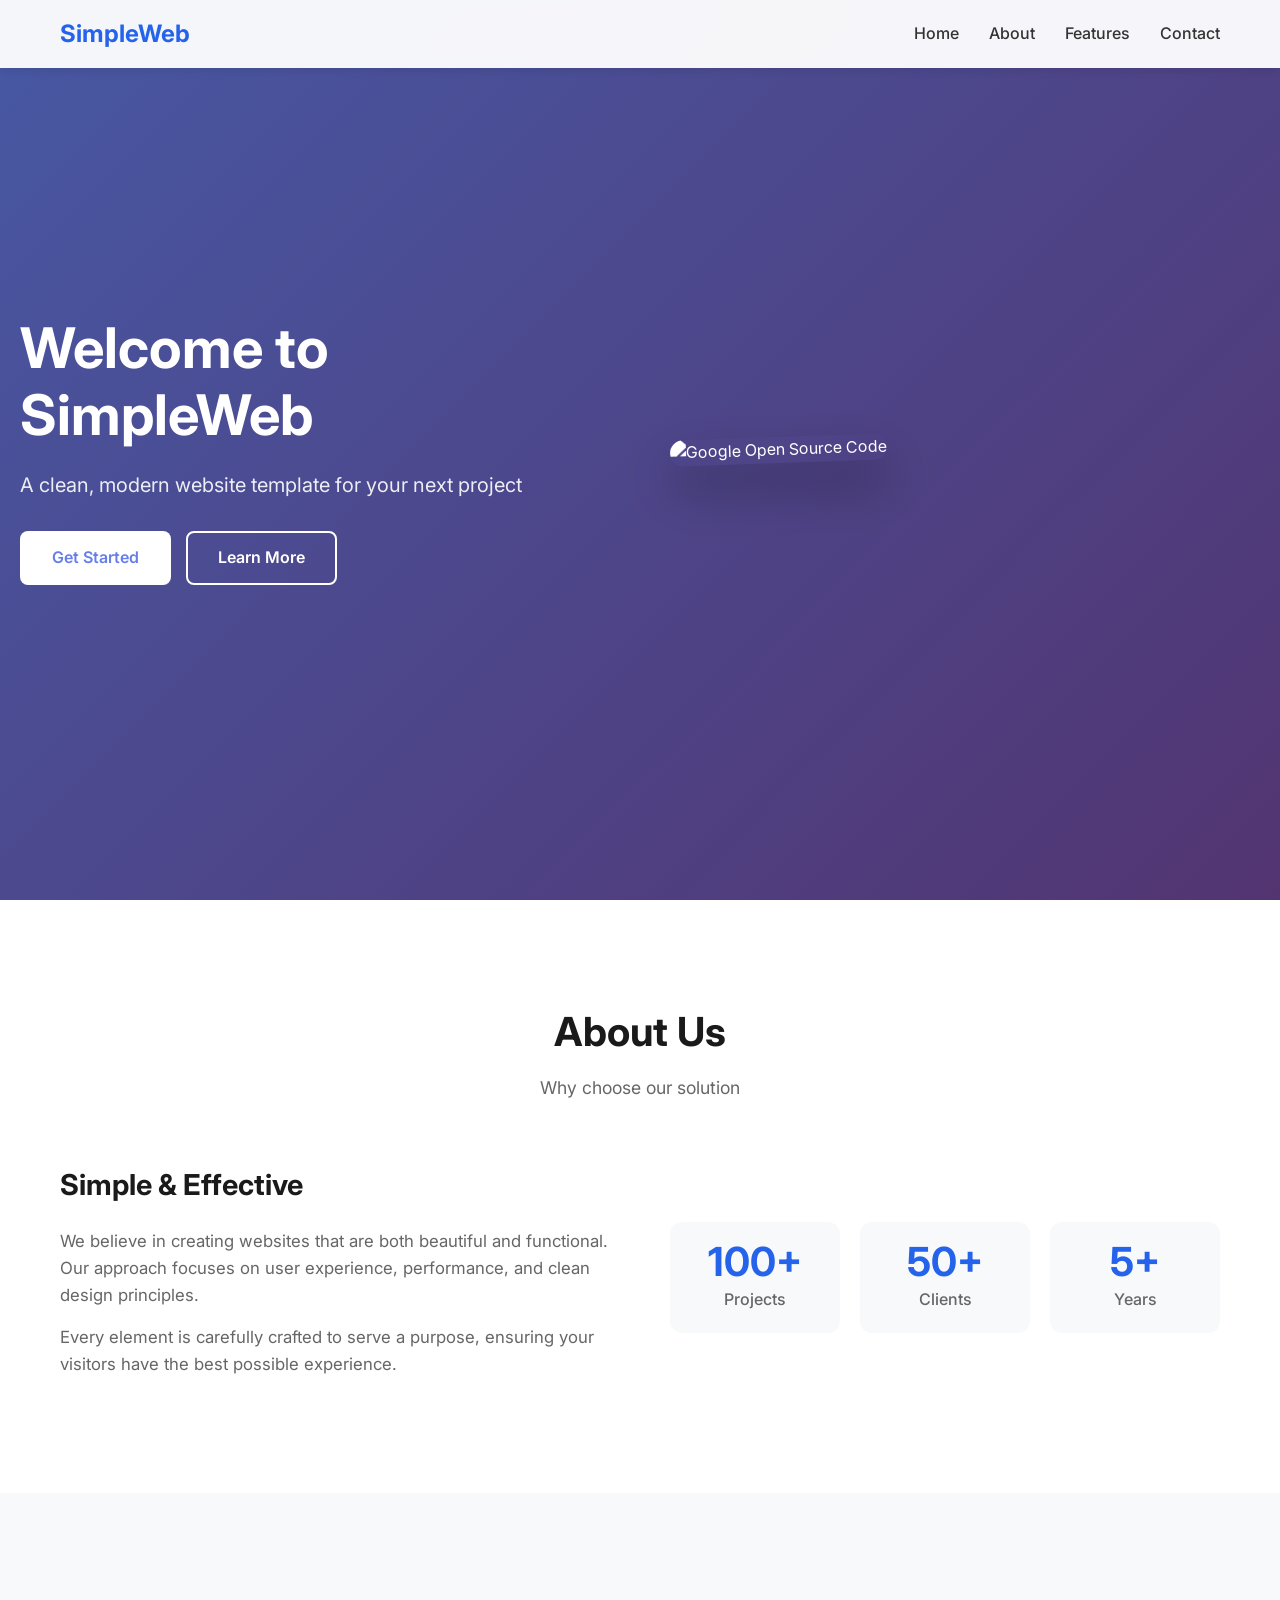
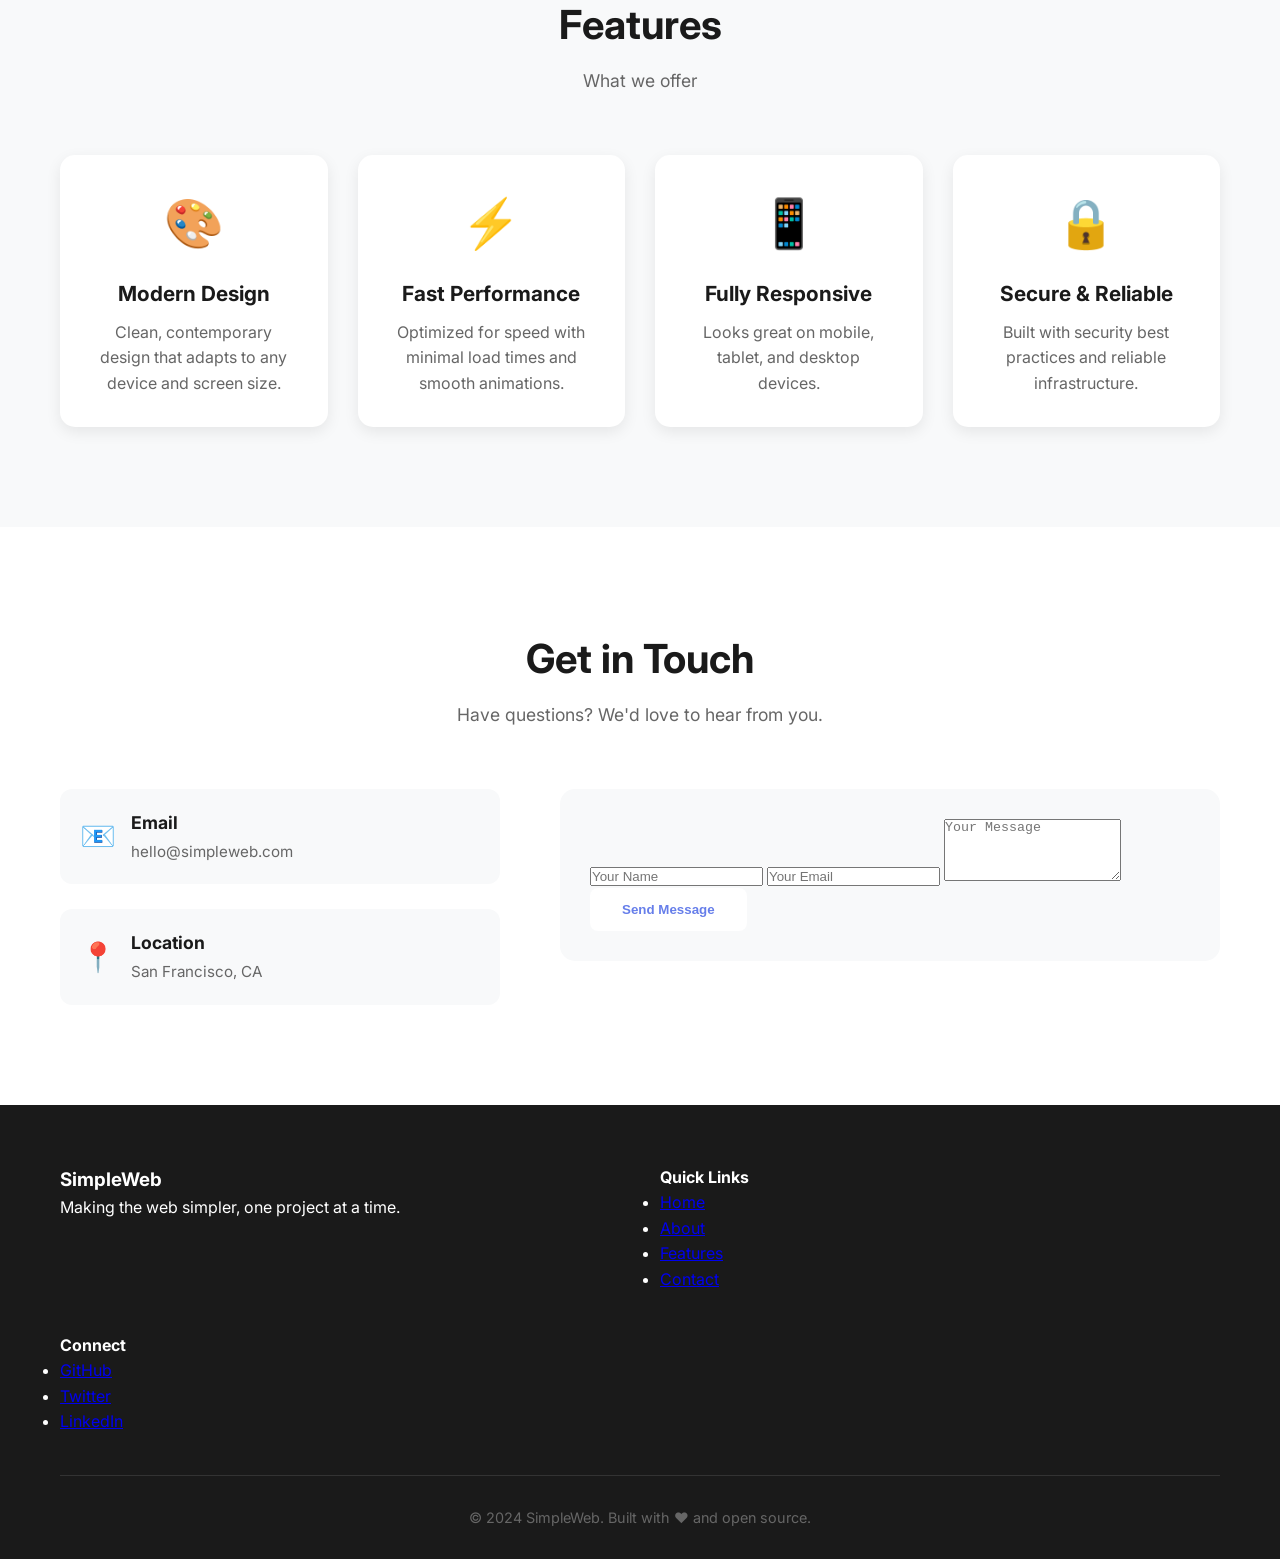
==== index.html @ be534c84 "refactor: replace placeholder images with Google open-source images Replace Unsplash placeholder ima" ====
<!DOCTYPE html>
<html lang="en">
<head>
    <meta charset="UTF-8">
    <meta name="viewport" content="width=device-width, initial-scale=1.0">
    <title>Simple Modern Website</title>
    <link rel="stylesheet" href="styles.css">
    <link href="https://fonts.googleapis.com/css2?family=Inter:wght@300;400;500;600;700&display=swap" rel="stylesheet">
</head>
<body>
    <!-- Navigation -->
    <nav class="navbar">
        <div class="nav-container">
            <div class="nav-logo">SimpleWeb</div>
            <ul class="nav-links">
                <li><a href="#home">Home</a></li>
                <li><a href="#about">About</a></li>
                <li><a href="#features">Features</a></li>
                <li><a href="#contact">Contact</a></li>
            </ul>
            <div class="mobile-menu" id="mobileMenu">
                <span></span>
                <span></span>
                <span></span>
            </div>
        </div>
    </nav>

    <!-- Hero Section -->
    <section id="home" class="hero">
        <div class="hero-content">
            <h1>Welcome to SimpleWeb</h1>
            <p>A clean, modern website template for your next project</p>
            <div class="hero-buttons">
                <a href="#features" class="btn-primary">Get Started</a>
                <a href="#about" class="btn-secondary">Learn More</a>
            </div>
        </div>
        <div class="hero-image">
            <img src="https://raw.githubusercontent.com/google/material-design-icons/master/png/action/code_black_48dp.png" alt="Google Open Source Code" style="filter: grayscale(100%) brightness(200%);">
        </div>
    </section>

    <!-- About Section -->
    <section id="about" class="about">
        <div class="container">
            <div class="section-header">
                <h2>About Us</h2>
                <p>Why choose our solution</p>
            </div>
            <div class="about-content">
                <div class="about-text">
                    <h3>Simple & Effective</h3>
                    <p>We believe in creating websites that are both beautiful and functional. Our approach focuses on user experience, performance, and clean design principles.</p>
                    <p>Every element is carefully crafted to serve a purpose, ensuring your visitors have the best possible experience.</p>
                </div>
                <div class="about-stats">
                    <div class="stat">
                        <div class="stat-number">100+</div>
                        <div class="stat-label">Projects</div>
                    </div>
                    <div class="stat">
                        <div class="stat-number">50+</div>
                        <div class="stat-label">Clients</div>
                    </div>
                    <div class="stat">
                        <div class="stat-number">5+</div>
                        <div class="stat-label">Years</div>
                    </div>
                </div>
            </div>
        </div>
    </section>

    <!-- Features Section -->
    <section id="features" class="features">
        <div class="container">
            <div class="section-header">
                <h2>Features</h2>
                <p>What we offer</p>
            </div>
            <div class="features-grid">
                <div class="feature-card">
                    <div class="feature-icon">🎨</div>
                    <h3>Modern Design</h3>
                    <p>Clean, contemporary design that adapts to any device and screen size.</p>
                </div>
                <div class="feature-card">
                    <div class="feature-icon">⚡</div>
                    <h3>Fast Performance</h3>
                    <p>Optimized for speed with minimal load times and smooth animations.</p>
                </div>
                <div class="feature-card">
                    <div class="feature-icon">📱</div>
                    <h3>Fully Responsive</h3>
                    <p>Looks great on mobile, tablet, and desktop devices.</p>
                </div>
                <div class="feature-card">
                    <div class="feature-icon">🔒</div>
                    <h3>Secure & Reliable</h3>
                    <p>Built with security best practices and reliable infrastructure.</p>
                </div>
            </div>
        </div>
    </section>

    <!-- Contact Section -->
    <section id="contact" class="contact">
        <div class="container">
            <div class="section-header">
                <h2>Get in Touch</h2>
                <p>Have questions? We'd love to hear from you.</p>
            </div>
            <div class="contact-wrapper">
                <div class="contact-info">
                    <div class="contact-item">
                        <div class="contact-icon">📧</div>
                        <div>
                            <h4>Email</h4>
                            <p>hello@simpleweb.com</p>
                        </div>
                    </div>
                    <div class="contact-item">
                        <div class="contact-icon">📍</div>
                        <div>
                            <h4>Location</h4>
                            <p>San Francisco, CA</p>
                        </div>
                    </div>
                </div>
                <div class="contact-form">
                    <form id="contactForm">
                        <input type="text" placeholder="Your Name" required>
                        <input type="email" placeholder="Your Email" required>
                        <textarea placeholder="Your Message" rows="4" required></textarea>
                        <button type="submit" class="btn-primary">Send Message</button>
                    </form>
                </div>
            </div>
        </div>
    </section>

    <!-- Footer -->
    <footer class="footer">
        <div class="container">
            <div class="footer-content">
                <div class="footer-section">
                    <h3>SimpleWeb</h3>
                    <p>Making the web simpler, one project at a time.</p>
                </div>
                <div class="footer-section">
                    <h4>Quick Links</h4>
                    <ul>
                        <li><a href="#home">Home</a></li>
                        <li><a href="#about">About</a></li>
                        <li><a href="#features">Features</a></li>
                        <li><a href="#contact">Contact</a></li>
                    </ul>
                </div>
                <div class="footer-section">
                    <h4>Connect</h4>
                    <ul>
                        <li><a href="#">GitHub</a></li>
                        <li><a href="#">Twitter</a></li>
                        <li><a href="#">LinkedIn</a></li>
                    </ul>
                </div>
            </div>
            <div class="footer-bottom">
                <p>&copy; 2024 SimpleWeb. Built with ❤️ and open source.</p>
            </div>
        </div>
    </footer>

    <script src="script.js"></script>
</body>
</html>
---- styles.css ----
/* Reset and Base Styles */
* {
    margin: 0;
    padding: 0;
    box-sizing: border-box;
}

html {
    scroll-behavior: smooth;
}

body {
    font-family: 'Inter', -apple-system, BlinkMacSystemFont, 'Segoe UI', Roboto, Oxygen, Ubuntu, sans-serif;
    line-height: 1.6;
    color: #333;
    background: #f8f9fa;
}

/* Container Utility */
.container {
    max-width: 1200px;
    margin: 0 auto;
    padding: 0 20px;
}

/* Navigation */
.navbar {
    position: fixed;
    top: 0;
    left: 0;
    right: 0;
    background: rgba(255, 255, 255, 0.95);
    backdrop-filter: blur(10px);
    box-shadow: 0 2px 10px rgba(0, 0, 0, 0.1);
    z-index: 1000;
    transition: all 0.3s ease;
}

.navbar.scrolled {
    background: white;
    box-shadow: 0 2px 20px rgba(0, 0, 0, 0.1);
}

.nav-container {
    max-width: 1200px;
    margin: 0 auto;
    padding: 15px 20px;
    display: flex;
    justify-content: space-between;
    align-items: center;
}

.nav-logo {
    font-size: 1.5rem;
    font-weight: 700;
    color: #2563eb;
    text-decoration: none;
}

.nav-links {
    display: flex;
    list-style: none;
    gap: 30px;
}

.nav-links a {
    text-decoration: none;
    color: #333;
    font-weight: 500;
    transition: color 0.3s ease;
}

.nav-links a:hover {
    color: #2563eb;
}

.mobile-menu {
    display: none;
    flex-direction: column;
    gap: 5px;
    cursor: pointer;
}

.mobile-menu span {
    width: 25px;
    height: 3px;
    background: #333;
    border-radius: 2px;
    transition: all 0.3s ease;
}

/* Hero Section */
.hero {
    min-height: 100vh;
    display: flex;
    align-items: center;
    padding: 80px 20px;
    background: linear-gradient(135deg, #667eea 0%, #764ba2 100%);
    color: white;
    position: relative;
    overflow: hidden;
}

.hero::before {
    content: '';
    position: absolute;
    top: 0;
    left: 0;
    right: 0;
    bottom: 0;
    background: rgba(0, 0, 0, 0.3);
}

.hero-content {
    flex: 1;
    max-width: 600px;
    position: relative;
    z-index: 1;
}

.hero-content h1 {
    font-size: 3.5rem;
    font-weight: 700;
    margin-bottom: 20px;
    line-height: 1.2;
}

.hero-content p {
    font-size: 1.25rem;
    margin-bottom: 30px;
    opacity: 0.9;
}

.hero-buttons {
    display: flex;
    gap: 15px;
    flex-wrap: wrap;
}

.btn-primary,
.btn-secondary {
    padding: 12px 30px;
    border-radius: 8px;
    text-decoration: none;
    font-weight: 600;
    transition: all 0.3s ease;
    border:2px solid transparent;
}

.btn-primary {
    background: white;
    color: #667eea;
}

.btn-primary:hover {
    transform: translateY(-2px);
    box-shadow: 0 10px 25px rgba(0, 0, 0, 0.2);
}

.btn-secondary {
    background: transparent;
    color: white;
    border-color: white;
}

.btn-secondary:hover {
    background: white;
    color: #667eea;
}

.hero-image {
    flex: 1;
    max-width: 500px;
    margin-left: 50px;
    position: relative;
    z-index: 1;
}

.hero-image img {
    width: 100%;
    border-radius: 15px;
    box-shadow: 0 25px 50px rgba(0, 0, 0, 0.3);
    transform: rotate(-2deg);
 transition: transform 0.3s ease;
}

.hero-image img:hover {
    transform: rotate(0deg) scale(1.02);
}

/* Section Headers */
.section-header {
    text-align: center;
    margin-bottom: 60px;
}

.section-header h2 {
    font-size: 2.5rem;
    font-weight: 700;
    color: #1a1a1a;
    margin-bottom: 10px;
}

.section-header p {
    font-size: 1.1rem;
    color: #666;
}

/* About Section */
.about {
    padding: 100px 20px;
    background: white;
}

.about-content {
    display: grid;
    grid-template-columns: 1fr 1fr;
    gap: 60px;
    align-items: center;
}

.about-text h3 {
    font-size: 1.8rem;
    color: #1a1a1a;
    margin-bottom: 20px;
}

.about-text p {
    color: #666;
    margin-bottom: 15px;
    font-size: 1.05rem;
}

.about-stats {
    display: grid;
    grid-template-columns: repeat(3, 1fr);
    gap: 20px;
}

.stat {
    text-align: center;
    padding: 20px;
    background: #f8f9fa;
    border-radius: 12px;
    transition: transform 0.3s ease;
}

.stat:hover {
    transform: translateY(-5px);
}

.stat-number {
    font-size: 2.5rem;
    font-weight: 700;
    color: #2563eb;
    line-height: 1;
}

.stat-label {
    color: #666;
    font-weight: 500;
    margin-top: 5px;
}

/* Features Section */
.features {
    padding: 100px 20px;
    background: #f8f9fa;
}

.features-grid {
    display: grid;
    grid-template-columns: repeat(auto-fit, minmax(250px, 1fr));
    gap: 30px;
}

.feature-card {
    background: white;
    padding: 30px;
    border-radius: 15px;
    box-shadow: 0 5px 15px rgba(0, 0, 0, 0.08);
    transition: all 0.3s ease;
    text-align: center;
}

.feature-card:hover {
    transform: translateY(-10px);
    box-shadow: 0 15px 30px rgba(0, 0, 0, 0.15);
}

.feature-icon {
    font-size: 3rem;
    margin-bottom: 15px;
}

.feature-card h3 {
    font-size: 1.3rem;
    color: #1a1a1a;
    margin-bottom: 10px;
}

.feature-card p {
    color: #666;
    font-size: 1rem;
}

/* Contact Section */
.contact {
    padding: 100px 20px;
    background: white;
}

.contact-wrapper {
    display: grid;
    grid-template-columns: 1fr 1.5fr;
    gap: 60px;
    align-items: start;
}

.contact-info {
    display: flex;
    flex-direction: column;
    gap: 25px;
}

.contact-item {
    display: flex;
    align-items: center;
    gap: 15px;
    padding: 20px;
    background: #f8f9fa;
    border-radius: 12px;
    transition: transform 0.3s ease;
}

.contact-item:hover {
    transform: translateX(5px);
}

.contact-icon {
    font-size: 1.8rem;
}

.contact-item h4 {
    color: #1a1a1a;
    font-size: 1.1rem;
    margin-bottom: 3px;
}

.contact-item p {
    color: #666;
    font-size: 0.95rem;
}

.contact-form {
    background: #f8f9fa;
    padding: 30px;
    border-radius: 15px;
}

.form-group {
    margin-bottom: 20px;
}

.form-group input,
.form-group textarea {
    width: 100%;
    padding: 12px 15px;
    border: 2px solid #e1e4e8;
    border-radius: 8px;
    font-size: 1rem;
    font-family: inherit;
    transition: border-color 0.3s ease;
    background: white;
}

.form-group input:focus,
.form-group textarea:focus {
    outline: none;
    border-color: #2563eb;
}

.form-group textarea {
    resize: vertical;
    min-height: 120px;
}

.error-message {
    color: #dc3545;
    font-size: 0.875rem;
    margin-top: 5px;
    min-height: 20px;
}

/* Footer */
.footer {
    background: #1a1a1a;
    color: white;
    padding: 60px 20px 30px;
}

.footer-content {
    display: grid;
    grid-template-columns: 1fr 1fr;
    gap: 40px;
    margin-bottom: 40px;
}

.footer-brand h3 {
    font-size: 1.5rem;
    margin-bottom: 10px;
    color: #2563eb;
}

.footer-brand p {
    color: #aaa;
    font-size: 0.95rem;
}

.footer-links {
    display: flex;
    flex-direction: column;
    gap: 10px;
    align-items: flex-end;
}

.footer-links a {
    color: #aaa;
    text-decoration: none;
    transition: color 0.3s ease;
}

.footer-links a:hover {
    color: white;
}

.footer-bottom {
    text-align: center;
    padding-top: 30px;
    border-top: 1px solid #333;
    color: #666;
    font-size: 0.9rem;
}

/* Animations */
.section-animate {
    opacity: 0;
    transform: translateY(30px);
    transition: opacity 0.6s ease, transform 0.6s ease;
}

.section-animate.visible {
    opacity: 1;
    transform: translateY(0);
}

/* Responsive Design */
@media (max-width: 968px) {
    .nav-links {
        display: none;
    }

    .mobile-menu {
        display: flex;
    }

    .hero {
        flex-direction: column;
        text-align: center;
        padding-top: 100px;
    }

    .hero-content {
        margin-bottom: 40px;
    }

    .hero-image {
        margin-left: 0;
        max-width: 400px;
    }

    .hero-content h1 {
        font-size: 2.5rem;
    }

    .about-content {
        grid-template-columns: 1fr;
        gap: 40px;
    }

    .about-stats {
        grid-template-columns: repeat(3, 1fr);
    }

    .contact-wrapper {
        grid-template-columns: 1fr;
        gap: 40px;
    }

    .footer-content {
        grid-template-columns: 1fr;
        text-align: center;
    }

    .footer-links {
        align-items: center;
    }
}

@media (max-width: 640px) {
    .hero-content h1 {
        font-size: 2rem;
    }

    .hero-content p {
        font-size: 1rem;
    }

    .hero-buttons {
        flex-direction: column;
    }

    .btn-primary,
    .btn-secondary {
        width: 100%;
        text-align: center;
    }

    .section-header h2 {
        font-size: 2rem;
    }

    .about-stats {
        grid-template-columns: 1fr;
    }

    .features-grid {
        grid-template-columns: 1fr;
    }
}
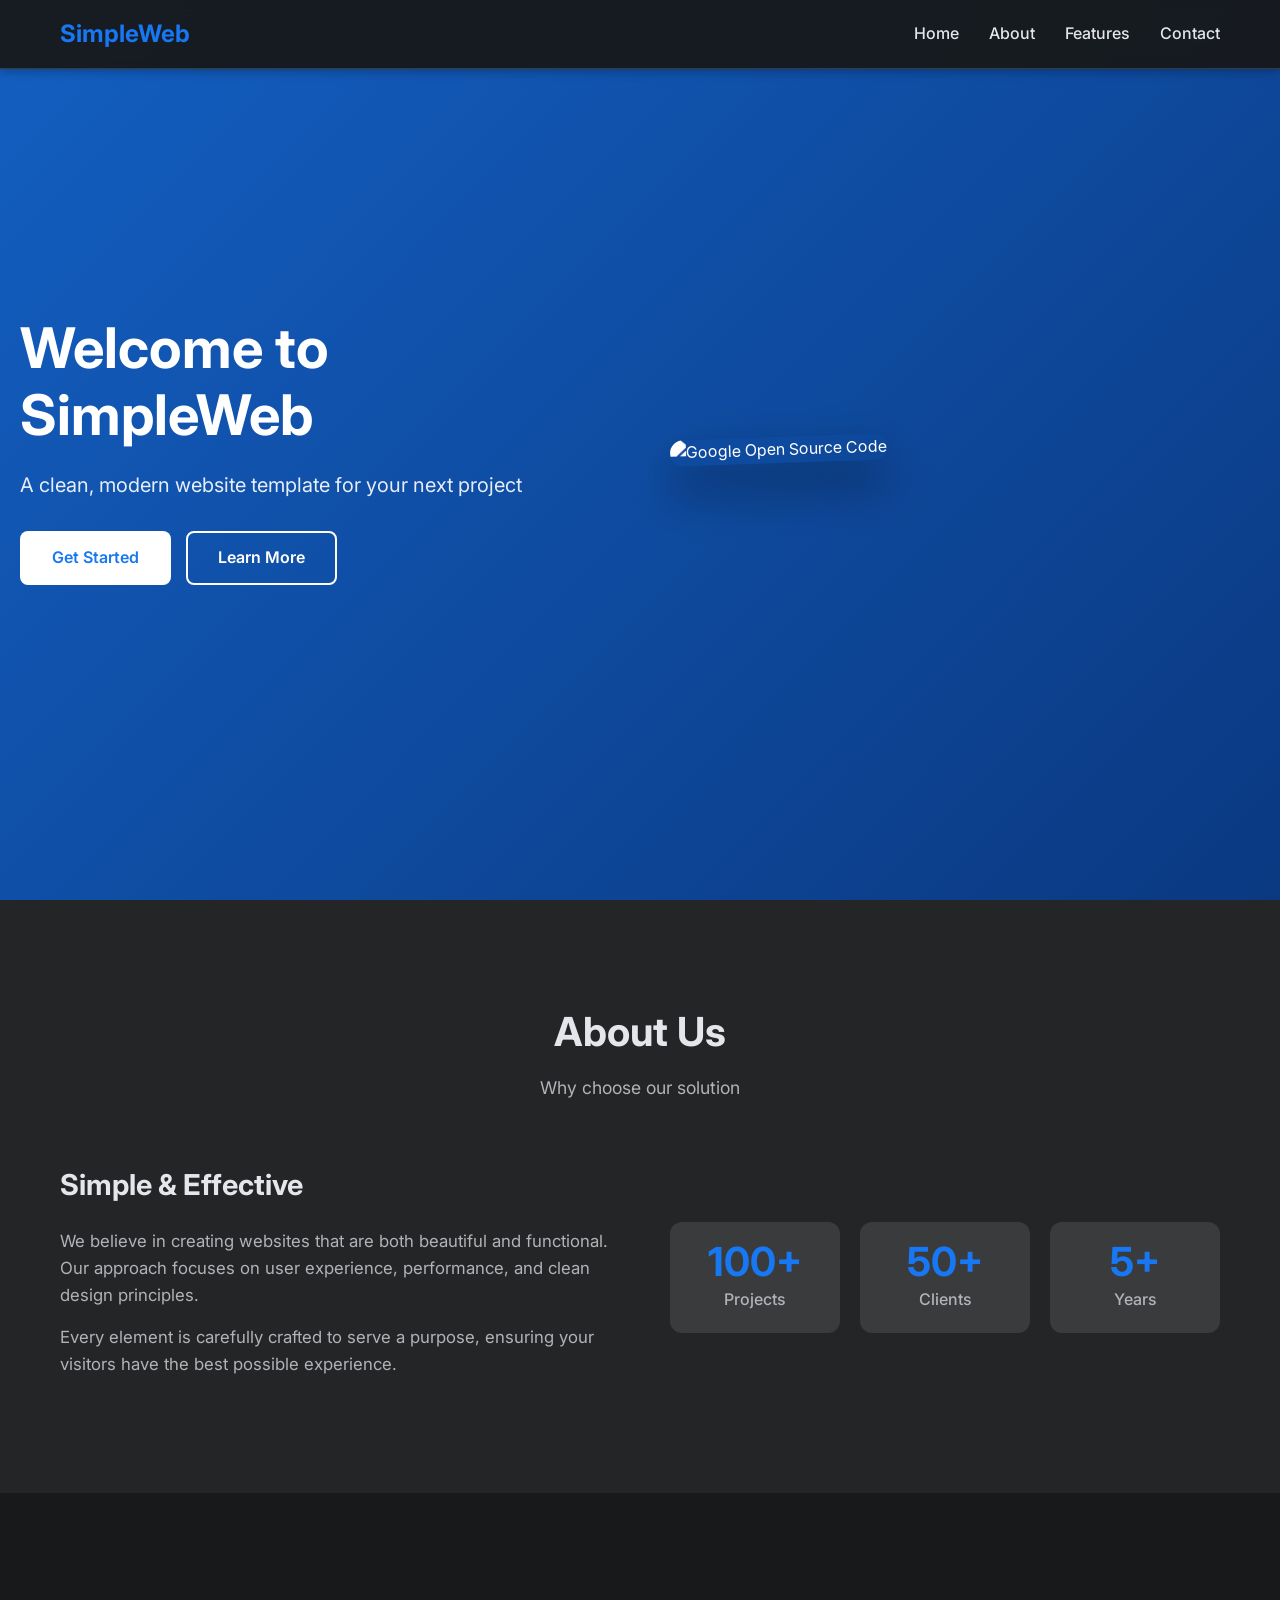
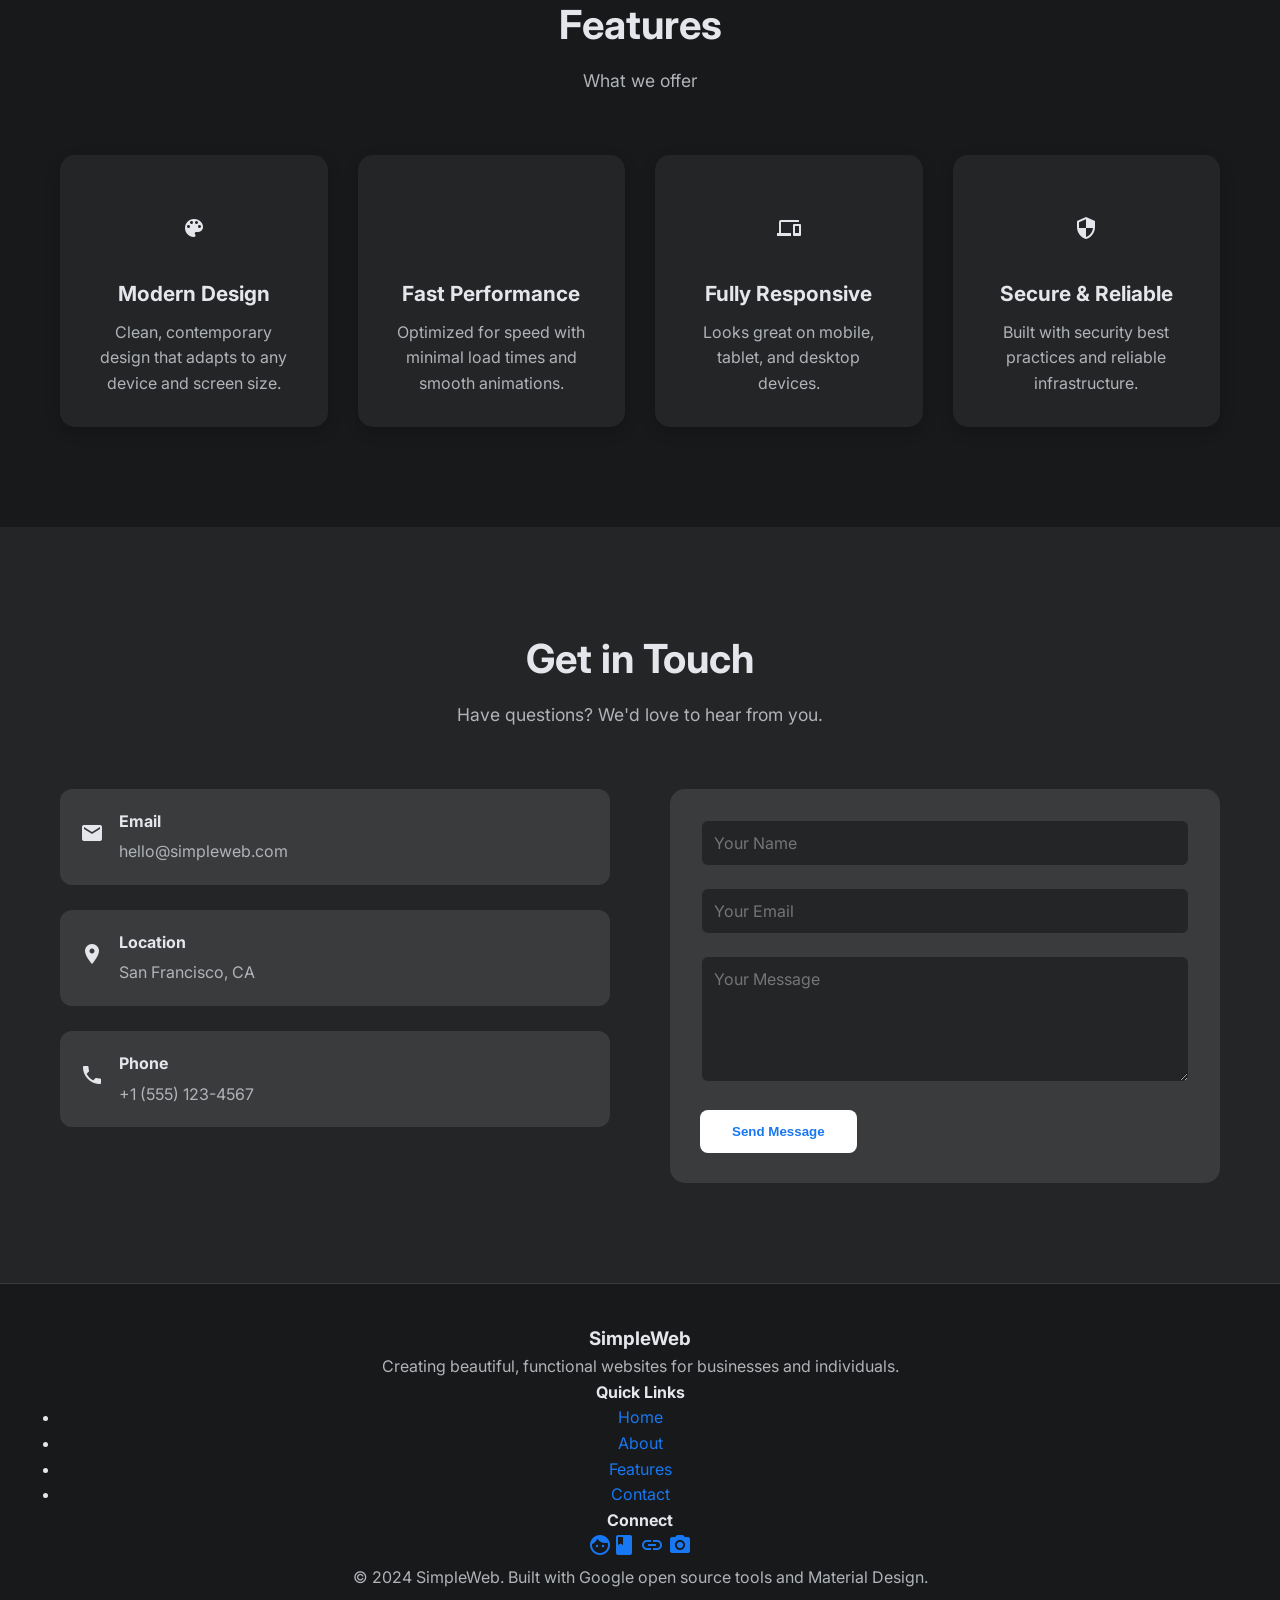
==== commit 592ca54e: "feat: Add Google open source images and Material Design icons for professional website design Update" ====
--- a/index.html
+++ b/index.html
@@ -6,6 +6,8 @@
     <title>Simple Modern Website</title>
     <link rel="stylesheet" href="styles.css">
     <link href="https://fonts.googleapis.com/css2?family=Inter:wght@300;400;500;600;700&display=swap" rel="stylesheet">
+    <!-- Material Design Icons -->
+    <link href="https://fonts.googleapis.com/icon?family=Material+Icons" rel="stylesheet">
 </head>
 <body>
     <!-- Navigation -->
@@ -81,22 +83,30 @@
             </div>
             <div class="features-grid">
                 <div class="feature-card">
-                    <div class="feature-icon">🎨</div>
+                    <div class="feature-icon">
+                        <span class="material-icons">palette</span>
+                    </div>
                     <h3>Modern Design</h3>
                     <p>Clean, contemporary design that adapts to any device and screen size.</p>
                 </div>
                 <div class="feature-card">
-                    <div class="feature-icon">⚡</div>
+                    <div class="feature-icon">
+                        <span class="material-icons">speed</span>
+                    </div>
                     <h3>Fast Performance</h3>
                     <p>Optimized for speed with minimal load times and smooth animations.</p>
                 </div>
                 <div class="feature-card">
-                    <div class="feature-icon">📱</div>
+                    <div class="feature-icon">
+                        <span class="material-icons">devices</span>
+                    </div>
                     <h3>Fully Responsive</h3>
                     <p>Looks great on mobile, tablet, and desktop devices.</p>
                 </div>
                 <div class="feature-card">
-                    <div class="feature-icon">🔒</div>
+                    <div class="feature-icon">
+                        <span class="material-icons">security</span>
+                    </div>
                     <h3>Secure & Reliable</h3>
                     <p>Built with security best practices and reliable infrastructure.</p>
                 </div>
@@ -114,28 +124,45 @@
             <div class="contact-wrapper">
                 <div class="contact-info">
                     <div class="contact-item">
-                        <div class="contact-icon">📧</div>
+                        <div class="contact-icon">
+                            <span class="material-icons">email</span>
+                        </div>
                         <div>
                             <h4>Email</h4>
                             <p>hello@simpleweb.com</p>
                         </div>
                     </div>
                     <div class="contact-item">
-                        <div class="contact-icon">📍</div>
+                        <div class="contact-icon">
+                            <span class="material-icons">location_on</span>
+                        </div>
                         <div>
                             <h4>Location</h4>
                             <p>San Francisco, CA</p>
                         </div>
                     </div>
-                </div>
-                <div class="contact-form">
-                    <form id="contactForm">
+                    <div class="contact-item">
+                        <div class="contact-icon">
+                            <span class="material-icons">phone</span>
+                        </div>
+                        <div>
+                            <h4>Phone</h4>
+                            <p>+1 (555) 123-4567</p>
+                        </div>
+                    </div>
+                </div>
+                <form class="contact-form" id="contactForm">
+                    <div class="form-group">
                         <input type="text" placeholder="Your Name" required>
+                    </div>
+                    <div class="form-group">
                         <input type="email" placeholder="Your Email" required>
-                        <textarea placeholder="Your Message" rows="4" required></textarea>
-                        <button type="submit" class="btn-primary">Send Message</button>
-                    </form>
-                </div>
+                    </div>
+                    <div class="form-group">
+                        <textarea placeholder="Your Message" rows="5" required></textarea>
+                    </div>
+                    <button type="submit" class="btn-primary">Send Message</button>
+                </form>
             </div>
         </div>
     </section>
@@ -146,7 +173,7 @@
             <div class="footer-content">
                 <div class="footer-section">
                     <h3>SimpleWeb</h3>
-                    <p>Making the web simpler, one project at a time.</p>
+                    <p>Creating beautiful, functional websites for businesses and individuals.</p>
                 </div>
                 <div class="footer-section">
                     <h4>Quick Links</h4>
@@ -159,15 +186,21 @@
                 </div>
                 <div class="footer-section">
                     <h4>Connect</h4>
-                    <ul>
-                        <li><a href="#">GitHub</a></li>
-                        <li><a href="#">Twitter</a></li>
-                        <li><a href="#">LinkedIn</a></li>
-                    </ul>
+                    <div class="social-links">
+                        <a href="#" class="social-link">
+                            <span class="material-icons">facebook</span>
+                        </a>
+                        <a href="#" class="social-link">
+                            <span class="material-icons">link</span>
+                        </a>
+                        <a href="#" class="social-link">
+                            <span class="material-icons">photo_camera</span>
+                        </a>
+                    </div>
                 </div>
             </div>
             <div class="footer-bottom">
-                <p>&copy; 2024 SimpleWeb. Built with ❤️ and open source.</p>
+                <p>&copy; 2024 SimpleWeb. Built with Google open source tools and Material Design.</p>
             </div>
         </div>
     </footer>
--- a/styles.css
+++ b/styles.css
@@ -12,8 +12,8 @@
 body {
     font-family: 'Inter', -apple-system, BlinkMacSystemFont, 'Segoe UI', Roboto, Oxygen, Ubuntu, sans-serif;
     line-height: 1.6;
-    color: #333;
-    background: #f8f9fa;
+    color: #E4E6EB;
+    background: #18191A;
 }
 
 /* Container Utility */
@@ -29,16 +29,17 @@
     top: 0;
     left: 0;
     right: 0;
-    background: rgba(255, 255, 255, 0.95);
+    background: rgba(24, 25, 26, 0.95);
     backdrop-filter: blur(10px);
-    box-shadow: 0 2px 10px rgba(0, 0, 0, 0.1);
+    box-shadow: 0 2px 10px rgba(0, 0, 0, 0.3);
     z-index: 1000;
     transition: all 0.3s ease;
+    border-bottom: 1px solid #3A3B3C;
 }
 
 .navbar.scrolled {
-    background: white;
-    box-shadow: 0 2px 20px rgba(0, 0, 0, 0.1);
+    background: #18191A;
+    box-shadow: 0 2px 20px rgba(0, 0, 0, 0.4);
 }
 
 .nav-container {
@@ -53,7 +54,7 @@
 .nav-logo {
     font-size: 1.5rem;
     font-weight: 700;
-    color: #2563eb;
+    color: #1877F2;
     text-decoration: none;
 }
 
@@ -65,13 +66,13 @@
 
 .nav-links a {
     text-decoration: none;
-    color: #333;
+    color: #E4E6EB;
     font-weight: 500;
     transition: color 0.3s ease;
 }
 
 .nav-links a:hover {
-    color: #2563eb;
+    color: #1877F2;
 }
 
 .mobile-menu {
@@ -84,9 +85,21 @@
 .mobile-menu span {
     width: 25px;
     height: 3px;
-    background: #333;
+    background: #E4E6EB;
     border-radius: 2px;
     transition: all 0.3s ease;
+}
+
+.mobile-menu.active span:nth-child(1) {
+    transform: rotate(45deg) translate(5px, 5px);
+}
+
+.mobile-menu.active span:nth-child(2) {
+    opacity: 0;
+}
+
+.mobile-menu.active span:nth-child(3) {
+    transform: rotate(-45deg) translate(7px, -6px);
 }
 
 /* Hero Section */
@@ -95,7 +108,7 @@
     display: flex;
     align-items: center;
     padding: 80px 20px;
-    background: linear-gradient(135deg, #667eea 0%, #764ba2 100%);
+    background: linear-gradient(135deg, #1877F2 0%, #0D47A1 100%);
     color: white;
     position: relative;
     overflow: hidden;
@@ -108,7 +121,7 @@
     left: 0;
     right: 0;
     bottom: 0;
-    background: rgba(0, 0, 0, 0.3);
+    background: rgba(0, 0, 0, 0.2);
 }
 
 .hero-content {
@@ -144,17 +157,17 @@
     text-decoration: none;
     font-weight: 600;
     transition: all 0.3s ease;
-    border:2px solid transparent;
+    border: 2px solid transparent;
 }
 
 .btn-primary {
     background: white;
-    color: #667eea;
+    color: #1877F2;
 }
 
 .btn-primary:hover {
     transform: translateY(-2px);
-    box-shadow: 0 10px 25px rgba(0, 0, 0, 0.2);
+    box-shadow: 0 10px 25px rgba(0, 0, 0, 0.3);
 }
 
 .btn-secondary {
@@ -165,7 +178,7 @@
 
 .btn-secondary:hover {
     background: white;
-    color: #667eea;
+    color: #1877F2;
 }
 
 .hero-image {
@@ -179,9 +192,9 @@
 .hero-image img {
     width: 100%;
     border-radius: 15px;
-    box-shadow: 0 25px 50px rgba(0, 0, 0, 0.3);
+    box-shadow: 0 25px 50px rgba(0, 0, 0, 0.4);
     transform: rotate(-2deg);
- transition: transform 0.3s ease;
+    transition: transform 0.3s ease;
 }
 
 .hero-image img:hover {
@@ -197,19 +210,19 @@
 .section-header h2 {
     font-size: 2.5rem;
     font-weight: 700;
-    color: #1a1a1a;
+    color: #E4E6EB;
     margin-bottom: 10px;
 }
 
 .section-header p {
     font-size: 1.1rem;
-    color: #666;
+    color: #B0B3B8;
 }
 
 /* About Section */
 .about {
     padding: 100px 20px;
-    background: white;
+    background: #242526;
 }
 
 .about-content {
@@ -221,12 +234,12 @@
 
 .about-text h3 {
     font-size: 1.8rem;
-    color: #1a1a1a;
+    color: #E4E6EB;
     margin-bottom: 20px;
 }
 
 .about-text p {
-    color: #666;
+    color: #B0B3B8;
     margin-bottom: 15px;
     font-size: 1.05rem;
 }
@@ -240,7 +253,7 @@
 .stat {
     text-align: center;
     padding: 20px;
-    background: #f8f9fa;
+    background: #3A3B3C;
     border-radius: 12px;
     transition: transform 0.3s ease;
 }
@@ -252,12 +265,12 @@
 .stat-number {
     font-size: 2.5rem;
     font-weight: 700;
-    color: #2563eb;
+    color: #1877F2;
     line-height: 1;
 }
 
 .stat-label {
-    color: #666;
+    color: #B0B3B8;
     font-weight: 500;
     margin-top: 5px;
 }
@@ -265,7 +278,7 @@
 /* Features Section */
 .features {
     padding: 100px 20px;
-    background: #f8f9fa;
+    background: #18191A;
 }
 
 .features-grid {
@@ -275,17 +288,17 @@
 }
 
 .feature-card {
-    background: white;
+    background: #242526;
     padding: 30px;
     border-radius: 15px;
-    box-shadow: 0 5px 15px rgba(0, 0, 0, 0.08);
+    box-shadow: 0 5px 15px rgba(0, 0, 0, 0.2);
     transition: all 0.3s ease;
     text-align: center;
 }
 
 .feature-card:hover {
     transform: translateY(-10px);
-    box-shadow: 0 15px 30px rgba(0, 0, 0, 0.15);
+    box-shadow: 0 15px 30px rgba(0, 0, 0, 0.3);
 }
 
 .feature-icon {
@@ -295,26 +308,25 @@
 
 .feature-card h3 {
     font-size: 1.3rem;
-    color: #1a1a1a;
+    color: #E4E6EB;
     margin-bottom: 10px;
 }
 
 .feature-card p {
-    color: #666;
+    color: #B0B3B8;
     font-size: 1rem;
 }
 
 /* Contact Section */
 .contact {
     padding: 100px 20px;
-    background: white;
+    background: #242526;
 }
 
 .contact-wrapper {
     display: grid;
-    grid-template-columns: 1fr 1.5fr;
+    grid-template-columns: 1fr 1fr;
     gap: 60px;
-    align-items: start;
 }
 
 .contact-info {
@@ -328,7 +340,7 @@
     align-items: center;
     gap: 15px;
     padding: 20px;
-    background: #f8f9fa;
+    background: #3A3B3C;
     border-radius: 12px;
     transition: transform 0.3s ease;
 }
@@ -338,46 +350,52 @@
 }
 
 .contact-icon {
-    font-size: 1.8rem;
+    font-size: 1.5rem;
 }
 
 .contact-item h4 {
-    color: #1a1a1a;
-    font-size: 1.1rem;
-    margin-bottom: 3px;
+    color: #E4E6EB;
+    margin-bottom: 5px;
 }
 
 .contact-item p {
-    color: #666;
-    font-size: 0.95rem;
+    color: #B0B3B8;
 }
 
 .contact-form {
-    background: #f8f9fa;
+    background: #3A3B3C;
     padding: 30px;
     border-radius: 15px;
 }
 
 .form-group {
     margin-bottom: 20px;
+}
+
+.form-group label {
+    display: block;
+    margin-bottom: 8px;
+    color: #E4E6EB;
+    font-weight: 500;
 }
 
 .form-group input,
 .form-group textarea {
     width: 100%;
-    padding: 12px 15px;
-    border: 2px solid #e1e4e8;
+    padding: 12px;
+    border: 2px solid #3A3B3C;
     border-radius: 8px;
+    background: #242526;
+    color: #E4E6EB;
+    font-family: inherit;
     font-size: 1rem;
-    font-family: inherit;
     transition: border-color 0.3s ease;
-    background: white;
 }
 
 .form-group input:focus,
 .form-group textarea:focus {
     outline: none;
-    border-color: #2563eb;
+    border-color: #1877F2;
 }
 
 .form-group textarea {
@@ -386,67 +404,75 @@
 }
 
 .error-message {
-    color: #dc3545;
+    color: #ff5252;
     font-size: 0.875rem;
     margin-top: 5px;
-    min-height: 20px;
+    display: none;
+}
+
+.error-message.visible {
+    display: block;
+}
+
+.form-group input.error,
+.form-group textarea.error {
+    border-color: #ff5252;
+}
+
+.form-group input.success,
+.form-group textarea.success {
+    border-color: #00c853;
+}
+
+.submit-btn {
+    width: 100%;
+    padding: 15px;
+    background: #1877F2;
+    color: white;
+    border: none;
+    border-radius: 8px;
+    font-size: 1.1rem;
+    font-weight: 600;
+    cursor: pointer;
+    transition: all 0.3s ease;
+}
+
+.submit-btn:hover {
+    background: #166FE5;
+    transform: translateY(-2px);
+    box-shadow: 0 10px 25px rgba(24, 119, 242, 0.3);
+}
+
+.submit-btn:active {
+    transform: translateY(0);
 }
 
 /* Footer */
 .footer {
-    background: #1a1a1a;
-    color: white;
-    padding: 60px 20px 30px;
-}
-
-.footer-content {
-    display: grid;
-    grid-template-columns: 1fr 1fr;
-    gap: 40px;
-    margin-bottom: 40px;
-}
-
-.footer-brand h3 {
-    font-size: 1.5rem;
-    margin-bottom: 10px;
-    color: #2563eb;
-}
-
-.footer-brand p {
-    color: #aaa;
-    font-size: 0.95rem;
-}
-
-.footer-links {
-    display: flex;
-    flex-direction: column;
-    gap: 10px;
-    align-items: flex-end;
-}
-
-.footer-links a {
-    color: #aaa;
+    padding: 40px 20px;
+    background: #18191A;
+    border-top: 1px solid #3A3B3C;
+    text-align: center;
+}
+
+.footer p {
+    color: #B0B3B8;
+}
+
+.footer a {
+    color: #1877F2;
     text-decoration: none;
-    transition: color 0.3s ease;
-}
-
-.footer-links a:hover {
-    color: white;
-}
-
-.footer-bottom {
-    text-align: center;
-    padding-top: 30px;
-    border-top: 1px solid #333;
-    color: #666;
-    font-size: 0.9rem;
-}
-
-/* Animations */
+}
+
+.footer a:hover {
+    text-decoration: underline;
+}
+
+/* Section Animations */
 .section-animate {
     opacity: 0;
     transform: translateY(30px);
-    transition: opacity 0.6s ease, transform 0.6s ease;
+    transition: all 0.6s ease;
 }
 
 .section-animate.visible {
@@ -464,70 +490,60 @@
         display: flex;
     }
 
+    .nav-links.active {
+        display: flex;
+    }
+
     .hero {
         flex-direction: column;
         text-align: center;
-        padding-top: 100px;
+        padding: 100px 20px;
     }
 
     .hero-content {
+        max-width: 100%;
         margin-bottom: 40px;
+    }
+
+    .hero-buttons {
+        justify-content: center;
     }
 
     .hero-image {
         margin-left: 0;
-        max-width: 400px;
-    }
-
-    .hero-content h1 {
-        font-size: 2.5rem;
-    }
-
-    .about-content {
-        grid-template-columns: 1fr;
-        gap: 40px;
-    }
-
-    .about-stats {
-        grid-template-columns: repeat(3, 1fr);
-    }
-
+        max-width: 100%;
+    }
+
+    .hero-image img {
+        transform: rotate(0deg);
+    }
+
+    .about-content,
     .contact-wrapper {
         grid-template-columns: 1fr;
         gap: 40px;
     }
 
-    .footer-content {
-        grid-template-columns: 1fr;
-        text-align: center;
-    }
-
-    .footer-links {
-        align-items: center;
-    }
-}
-
-@media (max-width: 640px) {
+    .about-stats {
+        grid-template-columns: repeat(3, 1fr);
+    }
+
+    .hero-content h1 {
+        font-size: 2.5rem;
+    }
+
+    .section-header h2 {
+        font-size: 2rem;
+    }
+}
+
+@media (max-width: 600px) {
     .hero-content h1 {
         font-size: 2rem;
     }
 
     .hero-content p {
-        font-size: 1rem;
-    }
-
-    .hero-buttons {
-        flex-direction: column;
-    }
-
-    .btn-primary,
-    .btn-secondary {
-        width: 100%;
-        text-align: center;
-    }
-
-    .section-header h2 {
-        font-size: 2rem;
+        font-size: 1.1rem;
     }
 
     .about-stats {
@@ -537,4 +553,12 @@
     .features-grid {
         grid-template-columns: 1fr;
     }
-}+
+    .nav-container {
+        padding: 15px;
+    }
+
+    .nav-logo {
+        font-size: 1.3rem;
+    }
+}
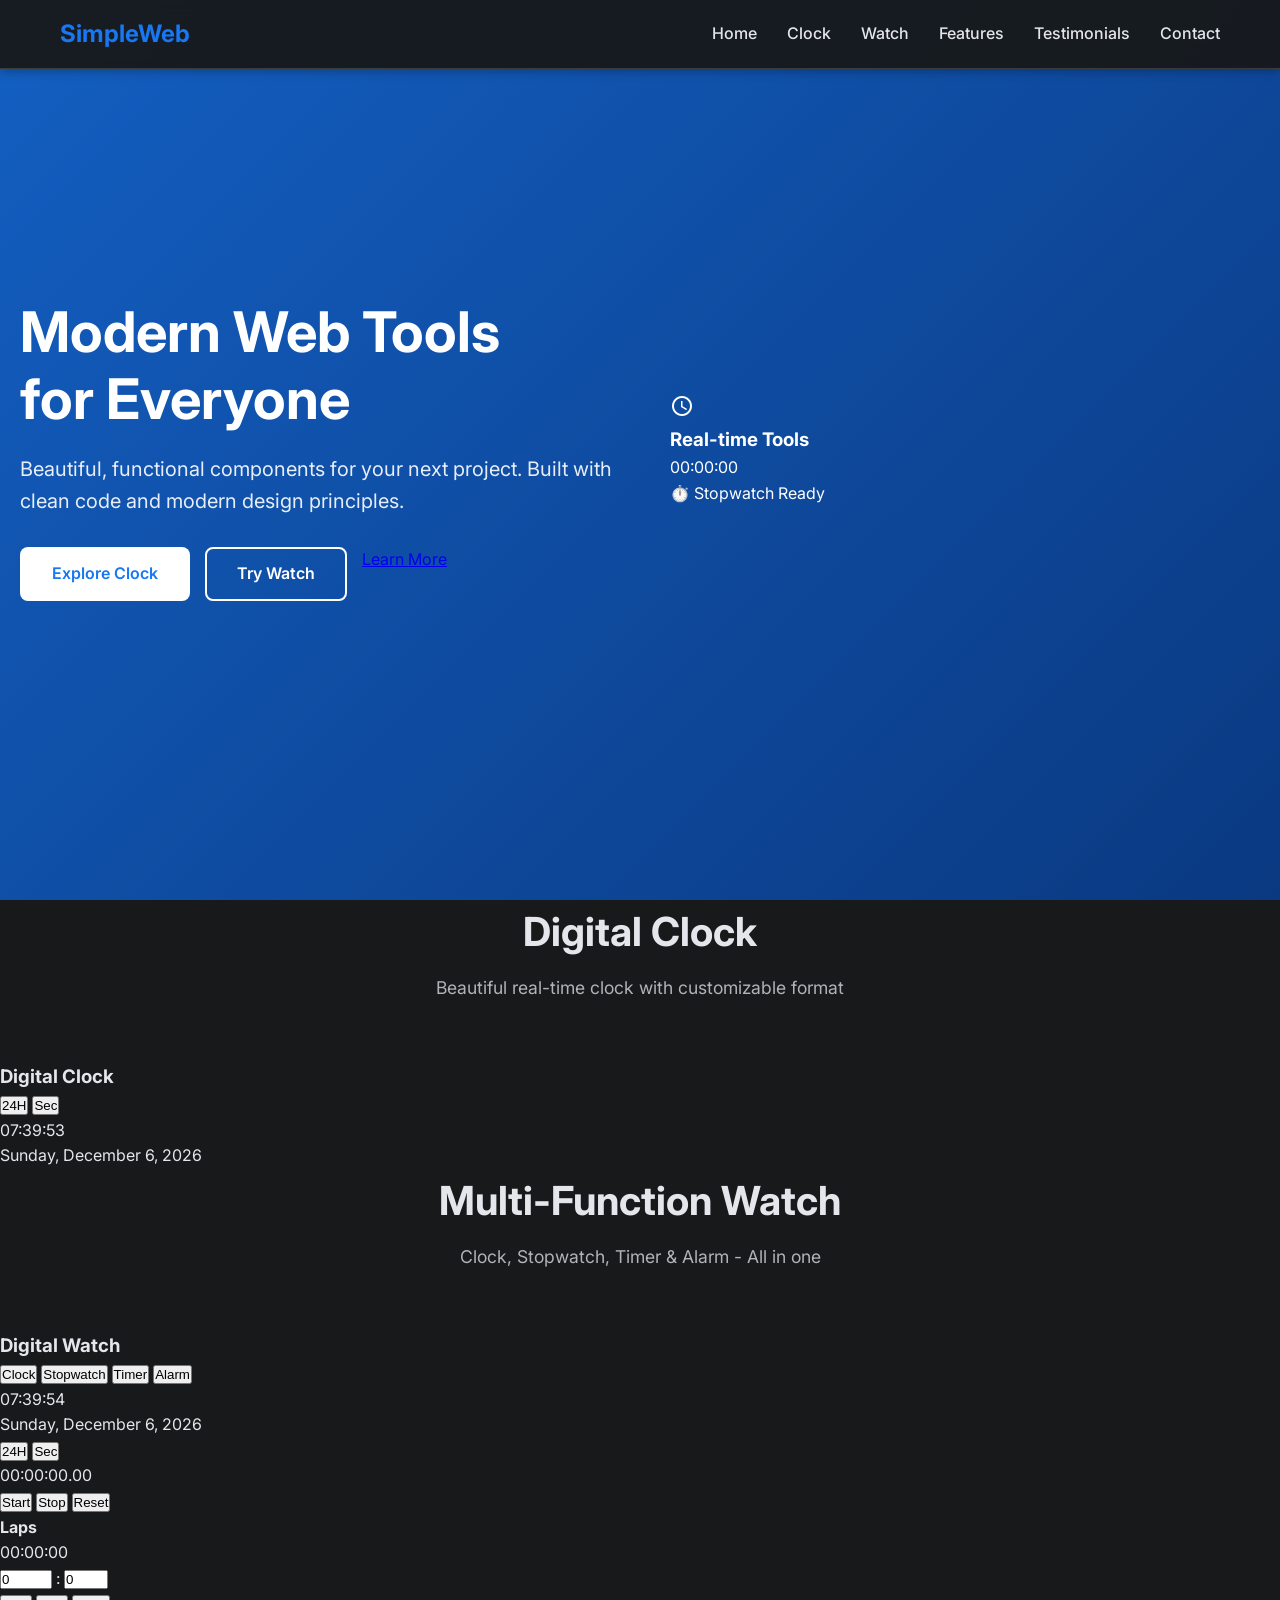
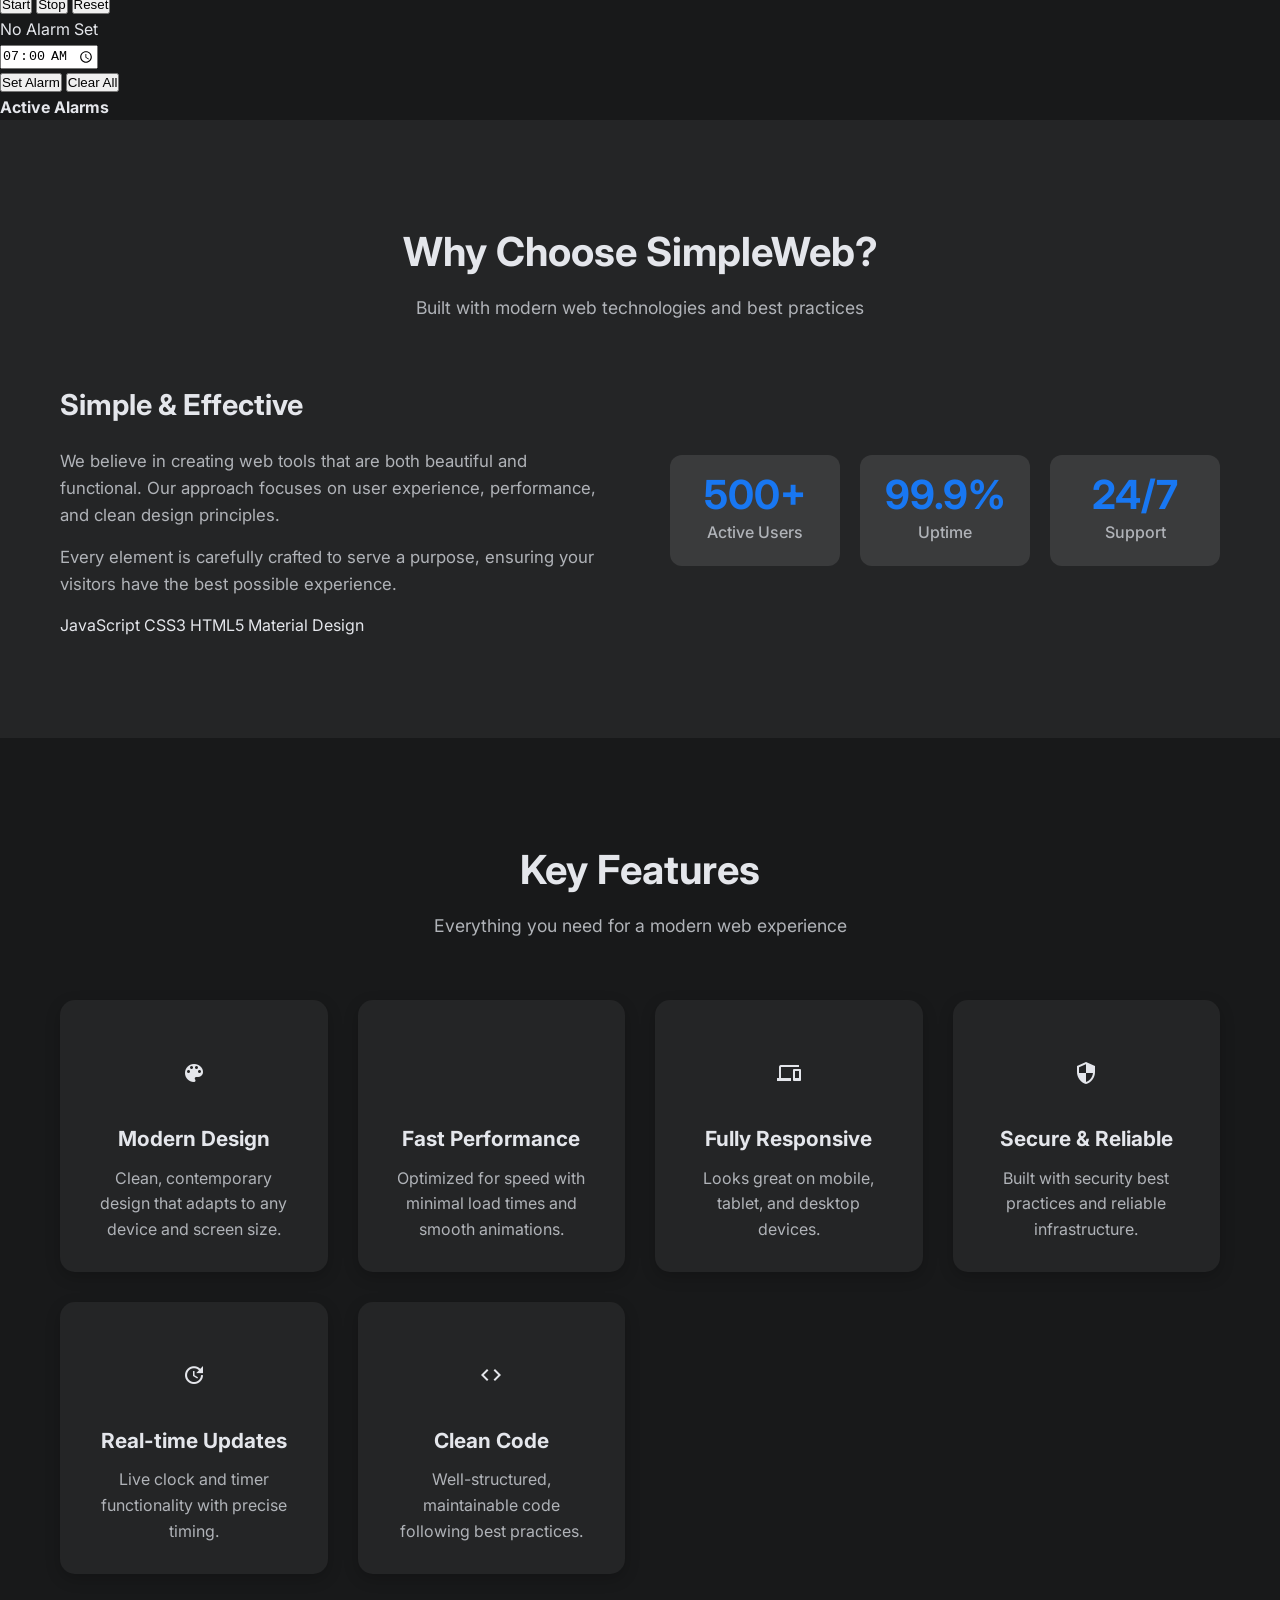
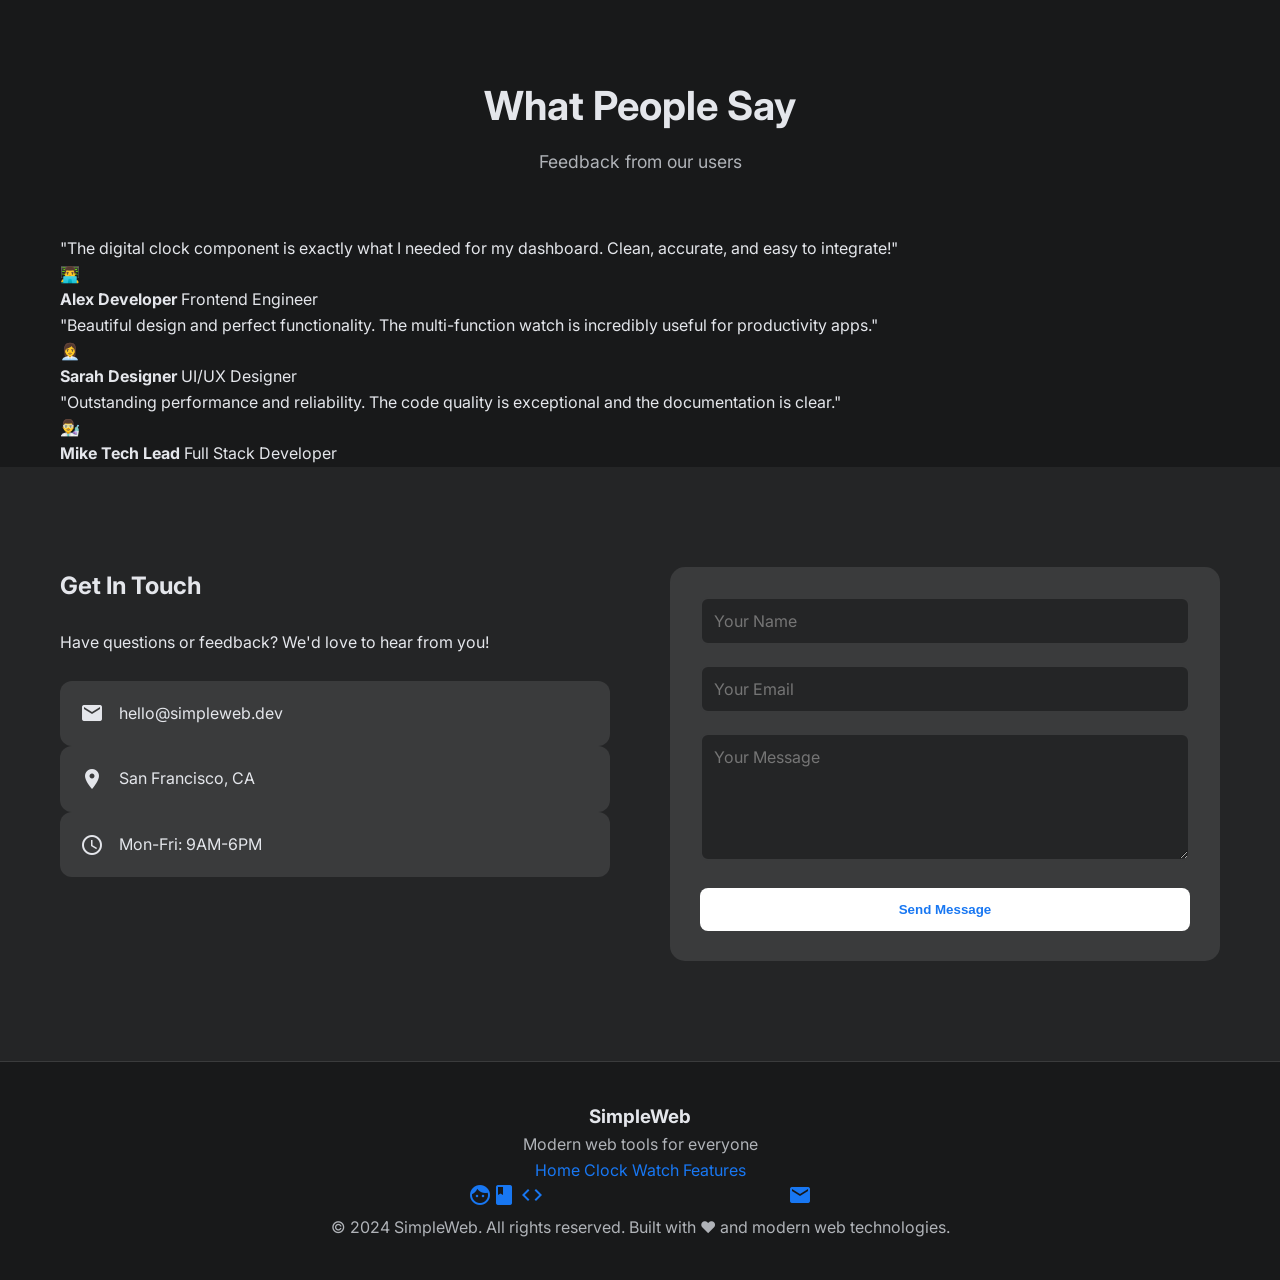
==== commit 2ad962fa: "feat: enhance homepage with digital clock/watch section and modern design improvements Enhance the h" ====
--- a/index.html
+++ b/index.html
@@ -3,9 +3,9 @@
 <head>
     <meta charset="UTF-8">
     <meta name="viewport" content="width=device-width, initial-scale=1.0">
-    <title>Simple Modern Website</title>
+    <title>Modern Web Tools - SimpleWeb</title>
     <link rel="stylesheet" href="styles.css">
-    <link href="https://fonts.googleapis.com/css2?family=Inter:wght@300;400;500;600;700&display=swap" rel="stylesheet">
+    <link href="https://fonts.googleapis.com/css2?family=Inter:wght@300;400;500;600;700;800&display=swap" rel="stylesheet">
     <!-- Material Design Icons -->
     <link href="https://fonts.googleapis.com/icon?family=Material+Icons" rel="stylesheet">
 </head>
@@ -16,8 +16,10 @@
             <div class="nav-logo">SimpleWeb</div>
             <ul class="nav-links">
                 <li><a href="#home">Home</a></li>
-                <li><a href="#about">About</a></li>
+                <li><a href="#clock-section">Clock</a></li>
+                <li><a href="#watch-section">Watch</a></li>
                 <li><a href="#features">Features</a></li>
+                <li><a href="#testimonials">Testimonials</a></li>
                 <li><a href="#contact">Contact</a></li>
             </ul>
             <div class="mobile-menu" id="mobileMenu">
@@ -31,15 +33,51 @@
     <!-- Hero Section -->
     <section id="home" class="hero">
         <div class="hero-content">
-            <h1>Welcome to SimpleWeb</h1>
-            <p>A clean, modern website template for your next project</p>
+            <h1>Modern Web Tools<br>for Everyone</h1>
+            <p>Beautiful, functional components for your next project. Built with clean code and modern design principles.</p>
             <div class="hero-buttons">
-                <a href="#features" class="btn-primary">Get Started</a>
-                <a href="#about" class="btn-secondary">Learn More</a>
+                <a href="#clock-section" class="btn-primary">Explore Clock</a>
+                <a href="#watch-section" class="btn-secondary">Try Watch</a>
+                <a href="#features" class="btn-tertiary">Learn More</a>
             </div>
         </div>
         <div class="hero-image">
-            <img src="https://raw.githubusercontent.com/google/material-design-icons/master/png/action/code_black_48dp.png" alt="Google Open Source Code" style="filter: grayscale(100%) brightness(200%);">
+            <div class="hero-card">
+                <div class="card-header">
+                    <span class="material-icons">access_time</span>
+                    <h3>Real-time Tools</h3>
+                </div>
+                <div class="card-content">
+                    <div class="clock-preview">00:00:00</div>
+                    <div class="watch-preview">⏱️ Stopwatch Ready</div>
+                </div>
+            </div>
+        </div>
+    </section>
+
+    <!-- Clock Section -->
+    <section id="clock-section" class="clock-section">
+        <div class="container">
+            <div class="section-header">
+                <h2>Digital Clock</h2>
+                <p>Beautiful real-time clock with customizable format</p>
+            </div>
+            <div class="clock-container" id="clockContainer">
+                <!-- Clock will be inserted here by JavaScript -->
+            </div>
+        </div>
+    </section>
+
+    <!-- Watch Section -->
+    <section id="watch-section" class="watch-section">
+        <div class="container">
+            <div class="section-header">
+                <h2>Multi-Function Watch</h2>
+                <p>Clock, Stopwatch, Timer & Alarm - All in one</p>
+            </div>
+            <div class="watch-container" id="watchContainer">
+                <!-- Watch will be inserted here by JavaScript -->
+            </div>
         </div>
     </section>
 
@@ -47,27 +85,33 @@
     <section id="about" class="about">
         <div class="container">
             <div class="section-header">
-                <h2>About Us</h2>
-                <p>Why choose our solution</p>
+                <h2>Why Choose SimpleWeb?</h2>
+                <p>Built with modern web technologies and best practices</p>
             </div>
             <div class="about-content">
                 <div class="about-text">
                     <h3>Simple & Effective</h3>
-                    <p>We believe in creating websites that are both beautiful and functional. Our approach focuses on user experience, performance, and clean design principles.</p>
+                    <p>We believe in creating web tools that are both beautiful and functional. Our approach focuses on user experience, performance, and clean design principles.</p>
                     <p>Every element is carefully crafted to serve a purpose, ensuring your visitors have the best possible experience.</p>
+                    <div class="tech-stack">
+                        <span class="tech-tag">JavaScript</span>
+                        <span class="tech-tag">CSS3</span>
+                        <span class="tech-tag">HTML5</span>
+                        <span class="tech-tag">Material Design</span>
+                    </div>
                 </div>
                 <div class="about-stats">
                     <div class="stat">
-                        <div class="stat-number">100+</div>
-                        <div class="stat-label">Projects</div>
+                        <div class="stat-number">500+</div>
+                        <div class="stat-label">Active Users</div>
                     </div>
                     <div class="stat">
-                        <div class="stat-number">50+</div>
-                        <div class="stat-label">Clients</div>
+                        <div class="stat-number">99.9%</div>
+                        <div class="stat-label">Uptime</div>
                     </div>
                     <div class="stat">
-                        <div class="stat-number">5+</div>
-                        <div class="stat-label">Years</div>
+                        <div class="stat-number">24/7</div>
+                        <div class="stat-label">Support</div>
                     </div>
                 </div>
             </div>
@@ -78,8 +122,8 @@
     <section id="features" class="features">
         <div class="container">
             <div class="section-header">
-                <h2>Features</h2>
-                <p>What we offer</p>
+                <h2>Key Features</h2>
+                <p>Everything you need for a modern web experience</p>
             </div>
             <div class="features-grid">
                 <div class="feature-card">
@@ -110,6 +154,68 @@
                     <h3>Secure & Reliable</h3>
                     <p>Built with security best practices and reliable infrastructure.</p>
                 </div>
+                <div class="feature-card">
+                    <div class="feature-icon">
+                        <span class="material-icons">update</span>
+                    </div>
+                    <h3>Real-time Updates</h3>
+                    <p>Live clock and timer functionality with precise timing.</p>
+                </div>
+                <div class="feature-card">
+                    <div class="feature-icon">
+                        <span class="material-icons">code</span>
+                    </div>
+                    <h3>Clean Code</h3>
+                    <p>Well-structured, maintainable code following best practices.</p>
+                </div>
+            </div>
+        </div>
+    </section>
+
+    <!-- Testimonials Section -->
+    <section id="testimonials" class="testimonials">
+        <div class="container">
+            <div class="section-header">
+                <h2>What People Say</h2>
+                <p>Feedback from our users</p>
+            </div>
+            <div class="testimonials-grid">
+                <div class="testimonial-card">
+                    <div class="testimonial-content">
+                        <p>"The digital clock component is exactly what I needed for my dashboard. Clean, accurate, and easy to integrate!"</p>
+                    </div>
+                    <div class="testimonial-author">
+                        <div class="author-avatar">👨‍💻</div>
+                        <div class="author-info">
+                            <strong>Alex Developer</strong>
+                            <span>Frontend Engineer</span>
+                        </div>
+                    </div>
+                </div>
+                <div class="testimonial-card">
+                    <div class="testimonial-content">
+                        <p>"Beautiful design and perfect functionality. The multi-function watch is incredibly useful for productivity apps."</p>
+                    </div>
+                    <div class="testimonial-author">
+                        <div class="author-avatar">👩‍💼</div>
+                        <div class="author-info">
+                            <strong>Sarah Designer</strong>
+                            <span>UI/UX Designer</span>
+                        </div>
+                    </div>
+                </div>
+                <div class="testimonial-card">
+                    <div class="testimonial-content">
+                        <p>"Outstanding performance and reliability. The code quality is exceptional and the documentation is clear."</p>
+                    </div>
+                    <div class="testimonial-author">
+                        <div class="author-avatar">👨‍🔬</div>
+                        <div class="author-info">
+                            <strong>Mike Tech Lead</strong>
+                            <span>Full Stack Developer</span>
+                        </div>
+                    </div>
+                </div>
             </div>
         </div>
     </section>
@@ -117,52 +223,42 @@
     <!-- Contact Section -->
     <section id="contact" class="contact">
         <div class="container">
-            <div class="section-header">
-                <h2>Get in Touch</h2>
-                <p>Have questions? We'd love to hear from you.</p>
-            </div>
             <div class="contact-wrapper">
                 <div class="contact-info">
-                    <div class="contact-item">
-                        <div class="contact-icon">
+                    <h2>Get In Touch</h2>
+                    <p>Have questions or feedback? We'd love to hear from you!</p>
+                    <div class="contact-details">
+                        <div class="contact-item">
                             <span class="material-icons">email</span>
-                        </div>
-                        <div>
-                            <h4>Email</h4>
-                            <p>hello@simpleweb.com</p>
-                        </div>
-                    </div>
-                    <div class="contact-item">
-                        <div class="contact-icon">
+                            <span>hello@simpleweb.dev</span>
+                        </div>
+                        <div class="contact-item">
                             <span class="material-icons">location_on</span>
-                        </div>
-                        <div>
-                            <h4>Location</h4>
-                            <p>San Francisco, CA</p>
-                        </div>
-                    </div>
-                    <div class="contact-item">
-                        <div class="contact-icon">
-                            <span class="material-icons">phone</span>
-                        </div>
-                        <div>
-                            <h4>Phone</h4>
-                            <p>+1 (555) 123-4567</p>
-                        </div>
-                    </div>
-                </div>
-                <form class="contact-form" id="contactForm">
-                    <div class="form-group">
-                        <input type="text" placeholder="Your Name" required>
-                    </div>
-                    <div class="form-group">
-                        <input type="email" placeholder="Your Email" required>
-                    </div>
-                    <div class="form-group">
-                        <textarea placeholder="Your Message" rows="5" required></textarea>
-                    </div>
-                    <button type="submit" class="btn-primary">Send Message</button>
-                </form>
+                            <span>San Francisco, CA</span>
+                        </div>
+                        <div class="contact-item">
+                            <span class="material-icons">schedule</span>
+                            <span>Mon-Fri: 9AM-6PM</span>
+                        </div>
+                    </div>
+                </div>
+                <div class="contact-form">
+                    <form id="contactForm">
+                        <div class="form-group">
+                            <input type="text" id="name" placeholder="Your Name" required>
+                            <span class="error" id="nameError"></span>
+                        </div>
+                        <div class="form-group">
+                            <input type="email" id="email" placeholder="Your Email" required>
+                            <span class="error" id="emailError"></span>
+                        </div>
+                        <div class="form-group">
+                            <textarea id="message" rows="5" placeholder="Your Message" required></textarea>
+                            <span class="error" id="messageError"></span>
+                        </div>
+                        <button type="submit" class="btn-primary" style="width: 100%">Send Message</button>
+                    </form>
+                </div>
             </div>
         </div>
     </section>
@@ -171,40 +267,31 @@
     <footer class="footer">
         <div class="container">
             <div class="footer-content">
-                <div class="footer-section">
+                <div class="footer-brand">
                     <h3>SimpleWeb</h3>
-                    <p>Creating beautiful, functional websites for businesses and individuals.</p>
-                </div>
-                <div class="footer-section">
-                    <h4>Quick Links</h4>
-                    <ul>
-                        <li><a href="#home">Home</a></li>
-                        <li><a href="#about">About</a></li>
-                        <li><a href="#features">Features</a></li>
-                        <li><a href="#contact">Contact</a></li>
-                    </ul>
-                </div>
-                <div class="footer-section">
-                    <h4>Connect</h4>
-                    <div class="social-links">
-                        <a href="#" class="social-link">
-                            <span class="material-icons">facebook</span>
-                        </a>
-                        <a href="#" class="social-link">
-                            <span class="material-icons">link</span>
-                        </a>
-                        <a href="#" class="social-link">
-                            <span class="material-icons">photo_camera</span>
-                        </a>
-                    </div>
+                    <p>Modern web tools for everyone</p>
+                </div>
+                <div class="footer-links">
+                    <a href="#home">Home</a>
+                    <a href="#clock-section">Clock</a>
+                    <a href="#watch-section">Watch</a>
+                    <a href="#features">Features</a>
+                </div>
+                <div class="footer-social">
+                    <a href="#" class="social-icon"><span class="material-icons">facebook</span></a>
+                    <a href="#" class="social-icon"><span class="material-icons">code</span></a>
+                    <a href="#" class="social-icon"><span class="material-icons">alternate_email</span></a>
                 </div>
             </div>
             <div class="footer-bottom">
-                <p>&copy; 2024 SimpleWeb. Built with Google open source tools and Material Design.</p>
+                <p>&copy; 2024 SimpleWeb. All rights reserved. Built with ❤️ and modern web technologies.</p>
             </div>
         </div>
     </footer>
 
+    <!-- Scripts -->
     <script src="script.js"></script>
+    <script src="clock.js"></script>
+    <script src="watch.js"></script>
 </body>
 </html>
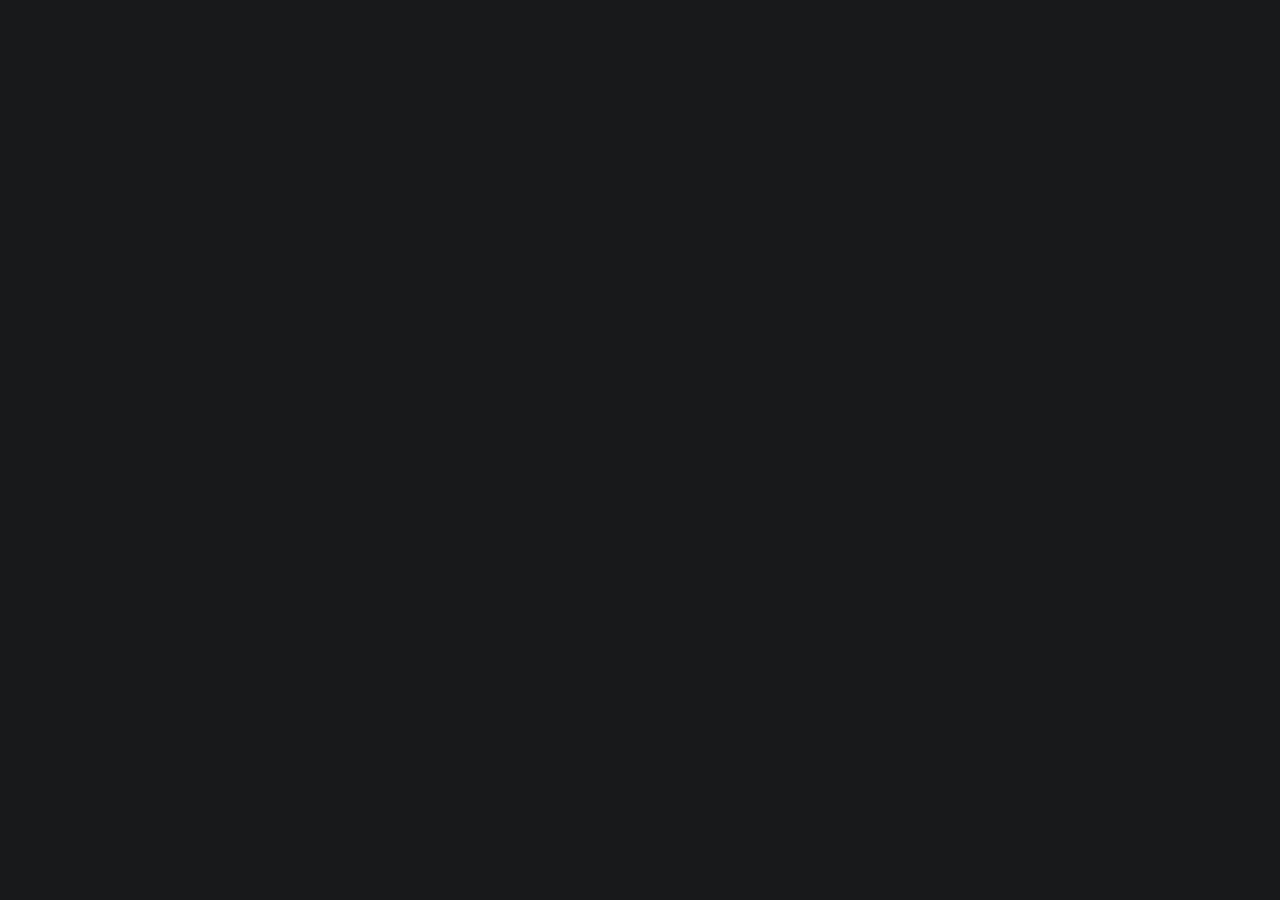
==== commit 67faa616: "feat: add simple weather component using vanilla JavaScript Create a simple weather component as a v" ====
--- a/index.html
+++ b/index.html
@@ -1,297 +1,17 @@
+<!-- index.html -->
 <!DOCTYPE html>
 <html lang="en">
 <head>
-    <meta charset="UTF-8">
-    <meta name="viewport" content="width=device-width, initial-scale=1.0">
-    <title>Modern Web Tools - SimpleWeb</title>
-    <link rel="stylesheet" href="styles.css">
-    <link href="https://fonts.googleapis.com/css2?family=Inter:wght@300;400;500;600;700;800&display=swap" rel="stylesheet">
-    <!-- Material Design Icons -->
-    <link href="https://fonts.googleapis.com/icon?family=Material+Icons" rel="stylesheet">
+ <meta charset="UTF-8">
+ <meta name="viewport" content="width=device-width, initial-scale=1.0">
+ <title>Weather Demo</title>
+ <link rel="stylesheet" href="styles.css">
 </head>
-<body>
-    <!-- Navigation -->
-    <nav class="navbar">
-        <div class="nav-container">
-            <div class="nav-logo">SimpleWeb</div>
-            <ul class="nav-links">
-                <li><a href="#home">Home</a></li>
-                <li><a href="#clock-section">Clock</a></li>
-                <li><a href="#watch-section">Watch</a></li>
-                <li><a href="#features">Features</a></li>
-                <li><a href="#testimonials">Testimonials</a></li>
-                <li><a href="#contact">Contact</a></li>
-            </ul>
-            <div class="mobile-menu" id="mobileMenu">
-                <span></span>
-                <span></span>
-                <span></span>
-            </div>
-        </div>
-    </nav>
-
-    <!-- Hero Section -->
-    <section id="home" class="hero">
-        <div class="hero-content">
-            <h1>Modern Web Tools<br>for Everyone</h1>
-            <p>Beautiful, functional components for your next project. Built with clean code and modern design principles.</p>
-            <div class="hero-buttons">
-                <a href="#clock-section" class="btn-primary">Explore Clock</a>
-                <a href="#watch-section" class="btn-secondary">Try Watch</a>
-                <a href="#features" class="btn-tertiary">Learn More</a>
-            </div>
-        </div>
-        <div class="hero-image">
-            <div class="hero-card">
-                <div class="card-header">
-                    <span class="material-icons">access_time</span>
-                    <h3>Real-time Tools</h3>
-                </div>
-                <div class="card-content">
-                    <div class="clock-preview">00:00:00</div>
-                    <div class="watch-preview">⏱️ Stopwatch Ready</div>
-                </div>
-            </div>
-        </div>
-    </section>
-
-    <!-- Clock Section -->
-    <section id="clock-section" class="clock-section">
-        <div class="container">
-            <div class="section-header">
-                <h2>Digital Clock</h2>
-                <p>Beautiful real-time clock with customizable format</p>
-            </div>
-            <div class="clock-container" id="clockContainer">
-                <!-- Clock will be inserted here by JavaScript -->
-            </div>
-        </div>
-    </section>
-
-    <!-- Watch Section -->
-    <section id="watch-section" class="watch-section">
-        <div class="container">
-            <div class="section-header">
-                <h2>Multi-Function Watch</h2>
-                <p>Clock, Stopwatch, Timer & Alarm - All in one</p>
-            </div>
-            <div class="watch-container" id="watchContainer">
-                <!-- Watch will be inserted here by JavaScript -->
-            </div>
-        </div>
-    </section>
-
-    <!-- About Section -->
-    <section id="about" class="about">
-        <div class="container">
-            <div class="section-header">
-                <h2>Why Choose SimpleWeb?</h2>
-                <p>Built with modern web technologies and best practices</p>
-            </div>
-            <div class="about-content">
-                <div class="about-text">
-                    <h3>Simple & Effective</h3>
-                    <p>We believe in creating web tools that are both beautiful and functional. Our approach focuses on user experience, performance, and clean design principles.</p>
-                    <p>Every element is carefully crafted to serve a purpose, ensuring your visitors have the best possible experience.</p>
-                    <div class="tech-stack">
-                        <span class="tech-tag">JavaScript</span>
-                        <span class="tech-tag">CSS3</span>
-                        <span class="tech-tag">HTML5</span>
-                        <span class="tech-tag">Material Design</span>
-                    </div>
-                </div>
-                <div class="about-stats">
-                    <div class="stat">
-                        <div class="stat-number">500+</div>
-                        <div class="stat-label">Active Users</div>
-                    </div>
-                    <div class="stat">
-                        <div class="stat-number">99.9%</div>
-                        <div class="stat-label">Uptime</div>
-                    </div>
-                    <div class="stat">
-                        <div class="stat-number">24/7</div>
-                        <div class="stat-label">Support</div>
-                    </div>
-                </div>
-            </div>
-        </div>
-    </section>
-
-    <!-- Features Section -->
-    <section id="features" class="features">
-        <div class="container">
-            <div class="section-header">
-                <h2>Key Features</h2>
-                <p>Everything you need for a modern web experience</p>
-            </div>
-            <div class="features-grid">
-                <div class="feature-card">
-                    <div class="feature-icon">
-                        <span class="material-icons">palette</span>
-                    </div>
-                    <h3>Modern Design</h3>
-                    <p>Clean, contemporary design that adapts to any device and screen size.</p>
-                </div>
-                <div class="feature-card">
-                    <div class="feature-icon">
-                        <span class="material-icons">speed</span>
-                    </div>
-                    <h3>Fast Performance</h3>
-                    <p>Optimized for speed with minimal load times and smooth animations.</p>
-                </div>
-                <div class="feature-card">
-                    <div class="feature-icon">
-                        <span class="material-icons">devices</span>
-                    </div>
-                    <h3>Fully Responsive</h3>
-                    <p>Looks great on mobile, tablet, and desktop devices.</p>
-                </div>
-                <div class="feature-card">
-                    <div class="feature-icon">
-                        <span class="material-icons">security</span>
-                    </div>
-                    <h3>Secure & Reliable</h3>
-                    <p>Built with security best practices and reliable infrastructure.</p>
-                </div>
-                <div class="feature-card">
-                    <div class="feature-icon">
-                        <span class="material-icons">update</span>
-                    </div>
-                    <h3>Real-time Updates</h3>
-                    <p>Live clock and timer functionality with precise timing.</p>
-                </div>
-                <div class="feature-card">
-                    <div class="feature-icon">
-                        <span class="material-icons">code</span>
-                    </div>
-                    <h3>Clean Code</h3>
-                    <p>Well-structured, maintainable code following best practices.</p>
-                </div>
-            </div>
-        </div>
-    </section>
-
-    <!-- Testimonials Section -->
-    <section id="testimonials" class="testimonials">
-        <div class="container">
-            <div class="section-header">
-                <h2>What People Say</h2>
-                <p>Feedback from our users</p>
-            </div>
-            <div class="testimonials-grid">
-                <div class="testimonial-card">
-                    <div class="testimonial-content">
-                        <p>"The digital clock component is exactly what I needed for my dashboard. Clean, accurate, and easy to integrate!"</p>
-                    </div>
-                    <div class="testimonial-author">
-                        <div class="author-avatar">👨‍💻</div>
-                        <div class="author-info">
-                            <strong>Alex Developer</strong>
-                            <span>Frontend Engineer</span>
-                        </div>
-                    </div>
-                </div>
-                <div class="testimonial-card">
-                    <div class="testimonial-content">
-                        <p>"Beautiful design and perfect functionality. The multi-function watch is incredibly useful for productivity apps."</p>
-                    </div>
-                    <div class="testimonial-author">
-                        <div class="author-avatar">👩‍💼</div>
-                        <div class="author-info">
-                            <strong>Sarah Designer</strong>
-                            <span>UI/UX Designer</span>
-                        </div>
-                    </div>
-                </div>
-                <div class="testimonial-card">
-                    <div class="testimonial-content">
-                        <p>"Outstanding performance and reliability. The code quality is exceptional and the documentation is clear."</p>
-                    </div>
-                    <div class="testimonial-author">
-                        <div class="author-avatar">👨‍🔬</div>
-                        <div class="author-info">
-                            <strong>Mike Tech Lead</strong>
-                            <span>Full Stack Developer</span>
-                        </div>
-                    </div>
-                </div>
-            </div>
-        </div>
-    </section>
-
-    <!-- Contact Section -->
-    <section id="contact" class="contact">
-        <div class="container">
-            <div class="contact-wrapper">
-                <div class="contact-info">
-                    <h2>Get In Touch</h2>
-                    <p>Have questions or feedback? We'd love to hear from you!</p>
-                    <div class="contact-details">
-                        <div class="contact-item">
-                            <span class="material-icons">email</span>
-                            <span>hello@simpleweb.dev</span>
-                        </div>
-                        <div class="contact-item">
-                            <span class="material-icons">location_on</span>
-                            <span>San Francisco, CA</span>
-                        </div>
-                        <div class="contact-item">
-                            <span class="material-icons">schedule</span>
-                            <span>Mon-Fri: 9AM-6PM</span>
-                        </div>
-                    </div>
-                </div>
-                <div class="contact-form">
-                    <form id="contactForm">
-                        <div class="form-group">
-                            <input type="text" id="name" placeholder="Your Name" required>
-                            <span class="error" id="nameError"></span>
-                        </div>
-                        <div class="form-group">
-                            <input type="email" id="email" placeholder="Your Email" required>
-                            <span class="error" id="emailError"></span>
-                        </div>
-                        <div class="form-group">
-                            <textarea id="message" rows="5" placeholder="Your Message" required></textarea>
-                            <span class="error" id="messageError"></span>
-                        </div>
-                        <button type="submit" class="btn-primary" style="width: 100%">Send Message</button>
-                    </form>
-                </div>
-            </div>
-        </div>
-    </section>
-
-    <!-- Footer -->
-    <footer class="footer">
-        <div class="container">
-            <div class="footer-content">
-                <div class="footer-brand">
-                    <h3>SimpleWeb</h3>
-                    <p>Modern web tools for everyone</p>
-                </div>
-                <div class="footer-links">
-                    <a href="#home">Home</a>
-                    <a href="#clock-section">Clock</a>
-                    <a href="#watch-section">Watch</a>
-                    <a href="#features">Features</a>
-                </div>
-                <div class="footer-social">
-                    <a href="#" class="social-icon"><span class="material-icons">facebook</span></a>
-                    <a href="#" class="social-icon"><span class="material-icons">code</span></a>
-                    <a href="#" class="social-icon"><span class="material-icons">alternate_email</span></a>
-                </div>
-            </div>
-            <div class="footer-bottom">
-                <p>&copy; 2024 SimpleWeb. All rights reserved. Built with ❤️ and modern web technologies.</p>
-            </div>
-        </div>
-    </footer>
-
-    <!-- Scripts -->
-    <script src="script.js"></script>
-    <script src="clock.js"></script>
-    <script src="watch.js"></script>
+<body> 
+ <div id="app"> 
+ <div id="weather-container"></div> 
+ </div> 
+ <script src="script.js"></script> 
+ <script src="weather-component.js"></script> 
 </body>
 </html>
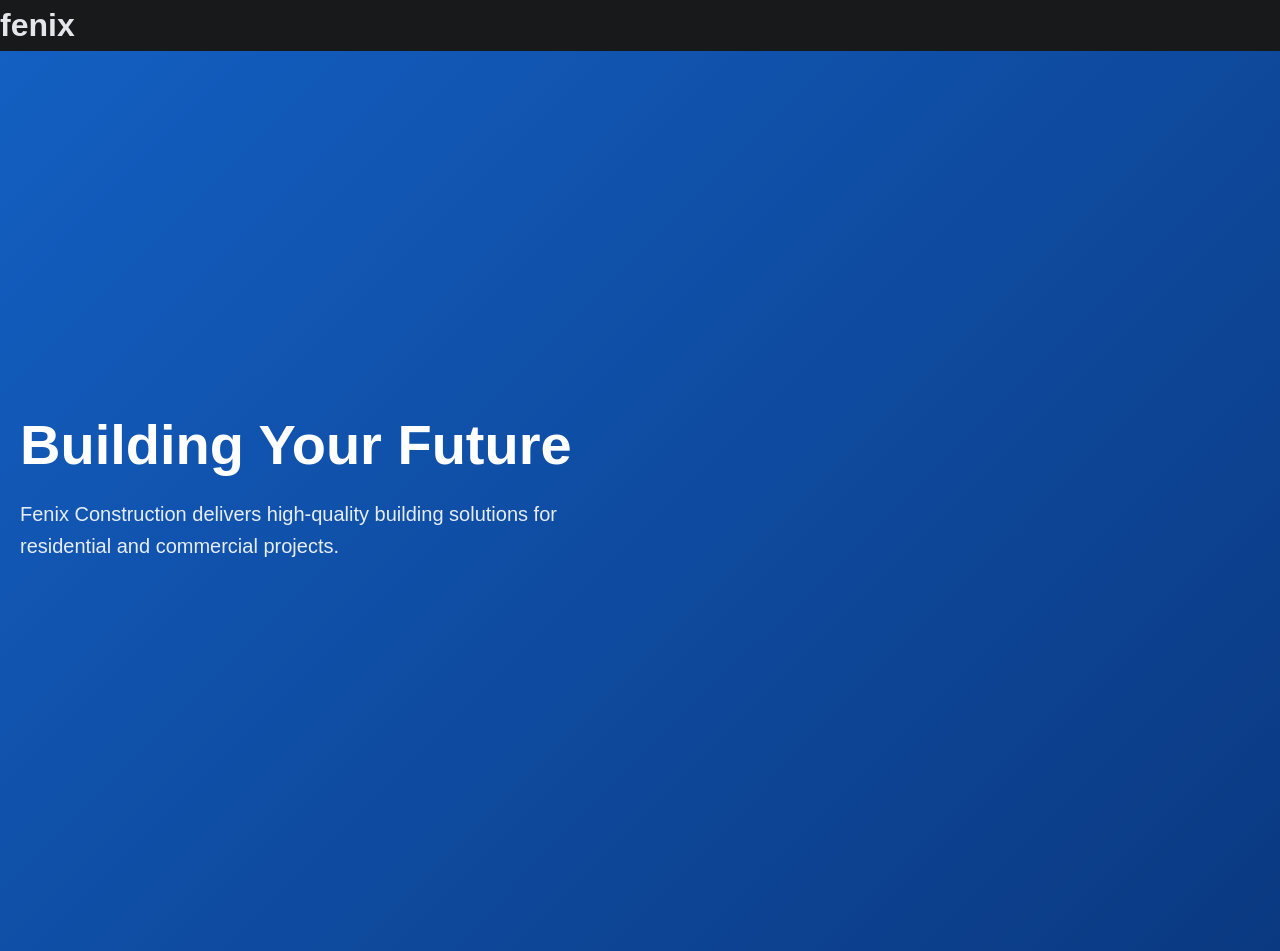
==== commit 02988127: "feat(website): add Google Images to construction site page Add construction‐related images sourced f" ====
--- a/index.html
+++ b/index.html
@@ -1,17 +1,19 @@
-<!-- index.html -->
 <!DOCTYPE html>
 <html lang="en">
 <head>
- <meta charset="UTF-8">
- <meta name="viewport" content="width=device-width, initial-scale=1.0">
- <title>Weather Demo</title>
- <link rel="stylesheet" href="styles.css">
+<meta charset="UTF-8">
+<meta name="viewport" content="width=device-width, initial-scale=1.0">
+<title>Fenix Construction</title>
+<link rel="stylesheet" href="styles.css">
 </head>
-<body> 
- <div id="app"> 
- <div id="weather-container"></div> 
- </div> 
- <script src="script.js"></script> 
- <script src="weather-component.js"></script> 
-</body>
-</html>+<body>
+<header class="site-header"><h1>fenix</h1></header>
+
+<!-- Hero Section -->
+<section class="hero">
+<div class="hero-content">
+<h1>Building Your Future</h1>
+<p>Fenix Construction delivers high‐quality building solutions for residential and commercial projects.</p>
+</div>
+<div class="hero-image">
+<img src="https://images.googleusercontent.com/images?q=tbn:[base64]
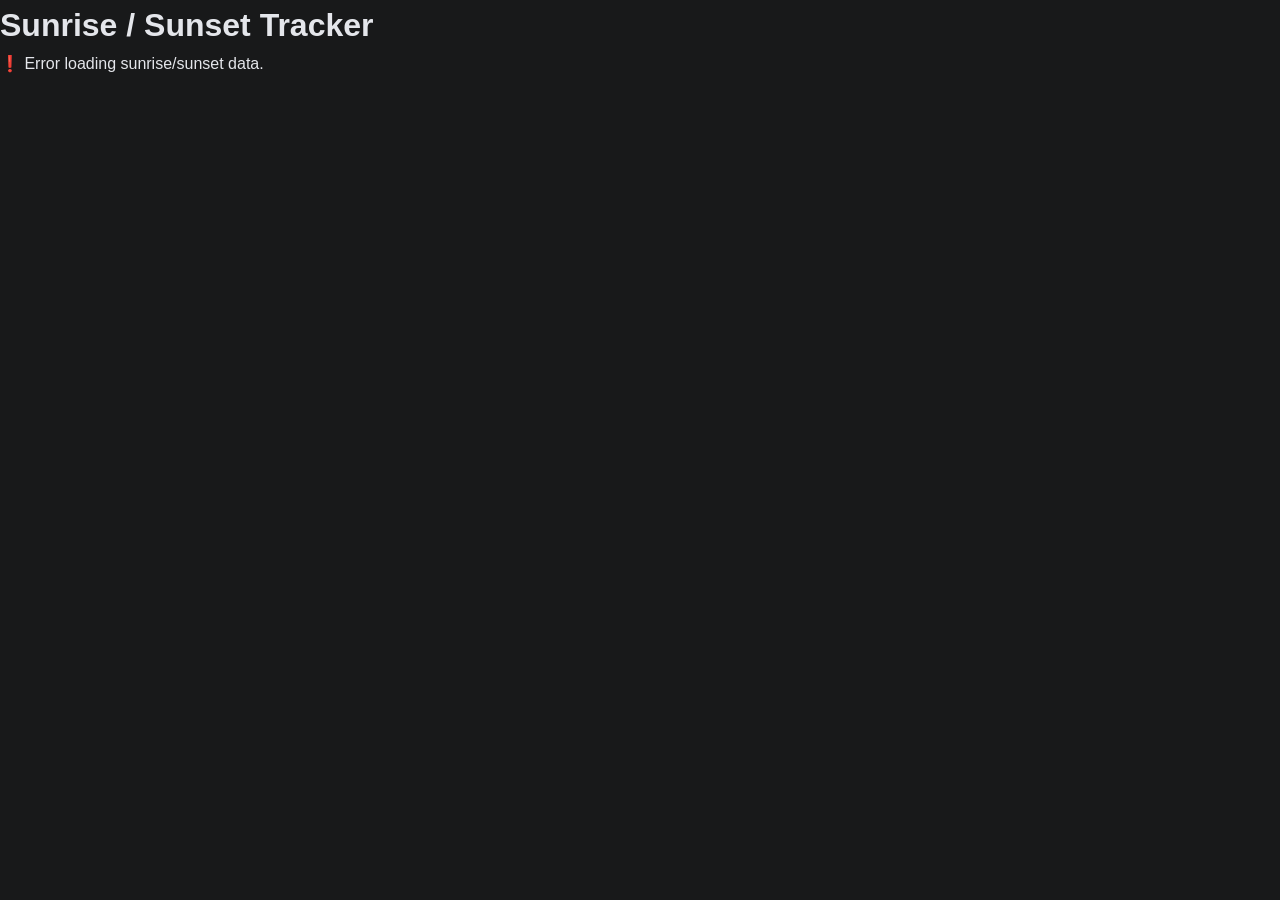
==== commit db85a412: "feat: implement live sunrise sunset tracker component fetching from sunrise-sunset.org Replace index" ====
--- a/index.html
+++ b/index.html
@@ -1,19 +1,13 @@
 <!DOCTYPE html>
 <html lang="en">
 <head>
-<meta charset="UTF-8">
-<meta name="viewport" content="width=device-width, initial-scale=1.0">
-<title>Fenix Construction</title>
-<link rel="stylesheet" href="styles.css">
+<meta charset="UTF-8" />
+<title>Sunrise Sunset Tracker</title>
+<link rel="stylesheet" href="styles.css" />
 </head>
 <body>
-<header class="site-header"><h1>fenix</h1></header>
-
-<!-- Hero Section -->
-<section class="hero">
-<div class="hero-content">
-<h1>Building Your Future</h1>
-<p>Fenix Construction delivers high‐quality building solutions for residential and commercial projects.</p>
-</div>
-<div class="hero-image">
-<img src="https://images.googleusercontent.com/images?q=tbn:[base64]<h1>Sunrise / Sunset Tracker</h1>
+<div id="tracker-container"></div>
+<script type="module" src="./demo/sunrise-sunset-tracker.js"></script>
+</body>
+</html>
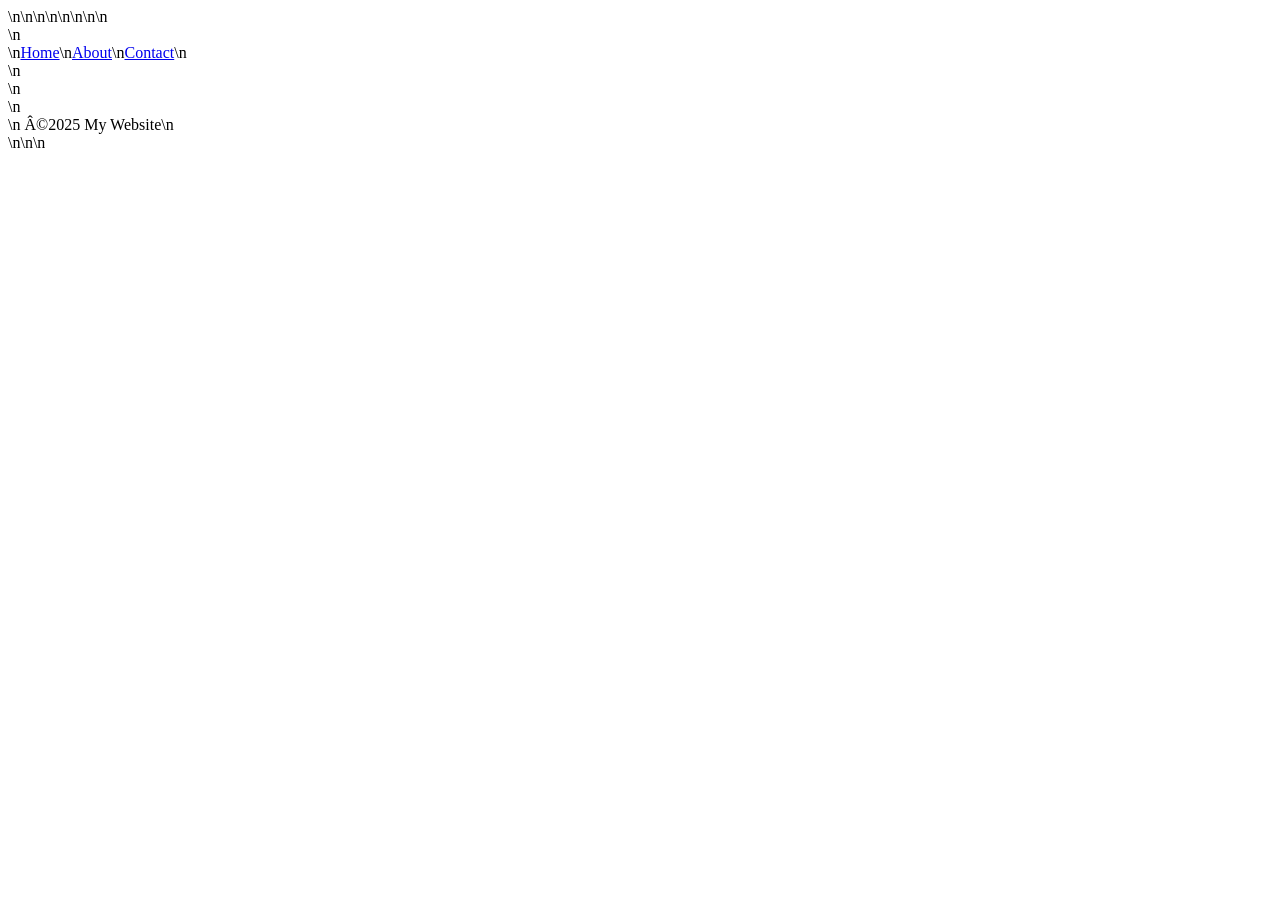
==== commit 30f52ce2: "feat(website): scaffold full website structure Scaffold a multi-page website with navigation, global" ====
--- a/index.html
+++ b/index.html
@@ -1,13 +1 @@
-<!DOCTYPE html>
-<html lang="en">
-<head>
-<meta charset="UTF-8" />
-<title>Sunrise Sunset Tracker</title>
-<link rel="stylesheet" href="styles.css" />
-</head>
-<body>
-<h1>Sunrise / Sunset Tracker</h1>
-<div id="tracker-container"></div>
-<script type="module" src="./demo/sunrise-sunset-tracker.js"></script>
-</body>
-</html>+<!DOCTYPE html>\n<html lang=\"en\">\n<head>\n<meta charset=\"UTF-8\" />\n<title>My Website</title>\n<link rel=\"stylesheet\" href=\"/assets/css/styles.css\" />\n</head>\n<body>\n<header>\n<nav>\n<a href=\"/\">Home</a>\n<a href=\"/about\">About</a>\n<a href=\"/contact\">Contact</a>\n</nav>\n</header>\n<main id=\"content\"></main>\n<footer>\n ©2025 My Website\n</footer>\n<script type=\"module\" src=\"/assets/js/main.js\"></script>\n</body>\n</html>
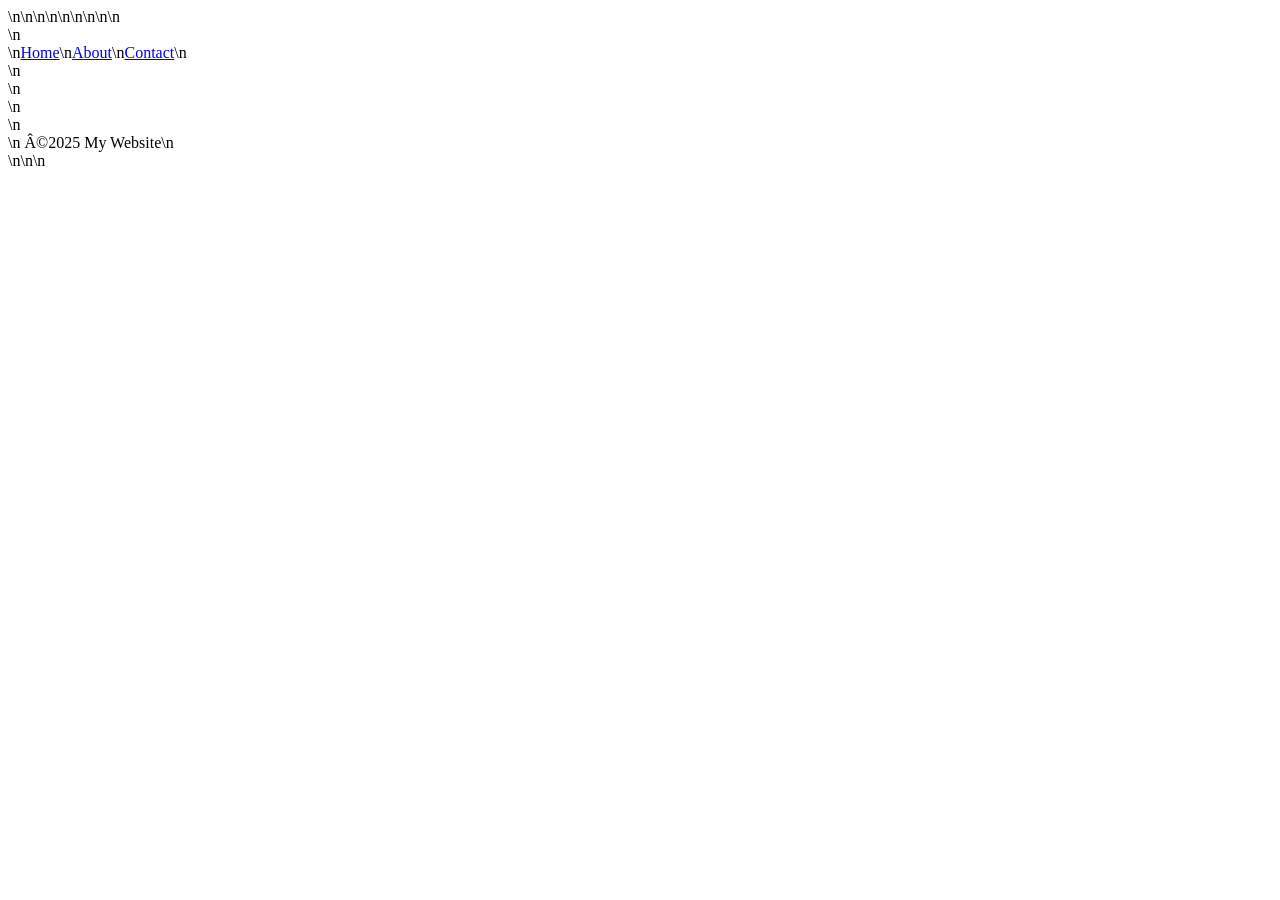
==== commit f6b01eac: "feat(website): finalize complete website with routing, styling, and 404 page Finalize the website by" ====
--- a/index.html
+++ b/index.html
@@ -1 +1 @@
-<!DOCTYPE html>\n<html lang=\"en\">\n<head>\n<meta charset=\"UTF-8\" />\n<title>My Website</title>\n<link rel=\"stylesheet\" href=\"/assets/css/styles.css\" />\n</head>\n<body>\n<header>\n<nav>\n<a href=\"/\">Home</a>\n<a href=\"/about\">About</a>\n<a href=\"/contact\">Contact</a>\n</nav>\n</header>\n<main id=\"content\"></main>\n<footer>\n ©2025 My Website\n</footer>\n<script type=\"module\" src=\"/assets/js/main.js\"></script>\n</body>\n</html>+<!DOCTYPE html>\n<html lang=\"en\">\n<head>\n<meta charset=\"UTF-8\" />\n<meta name=\"viewport\" content=\"width=device-width, initial-scale=1.0\" />\n<title>My Website</title>\n<link rel=\"stylesheet\" href=\"/assets/css/styles.css\" />\n</head>\n<body>\n<header>\n<nav>\n<a href=\"/\" class=\"nav-link\">Home</a>\n<a href=\"/about\" class=\"nav-link\">About</a>\n<a href=\"/contact\" class=\"nav-link\">Contact</a>\n</nav>\n</header>\n<main id=\"content\"></main>\n<div id=\"root\"></div>\n<footer>\n ©2025 My Website\n</footer>\n<script type=\"module\" src=\"/assets/js/main.js\"></script>\n</body>\n</html>
